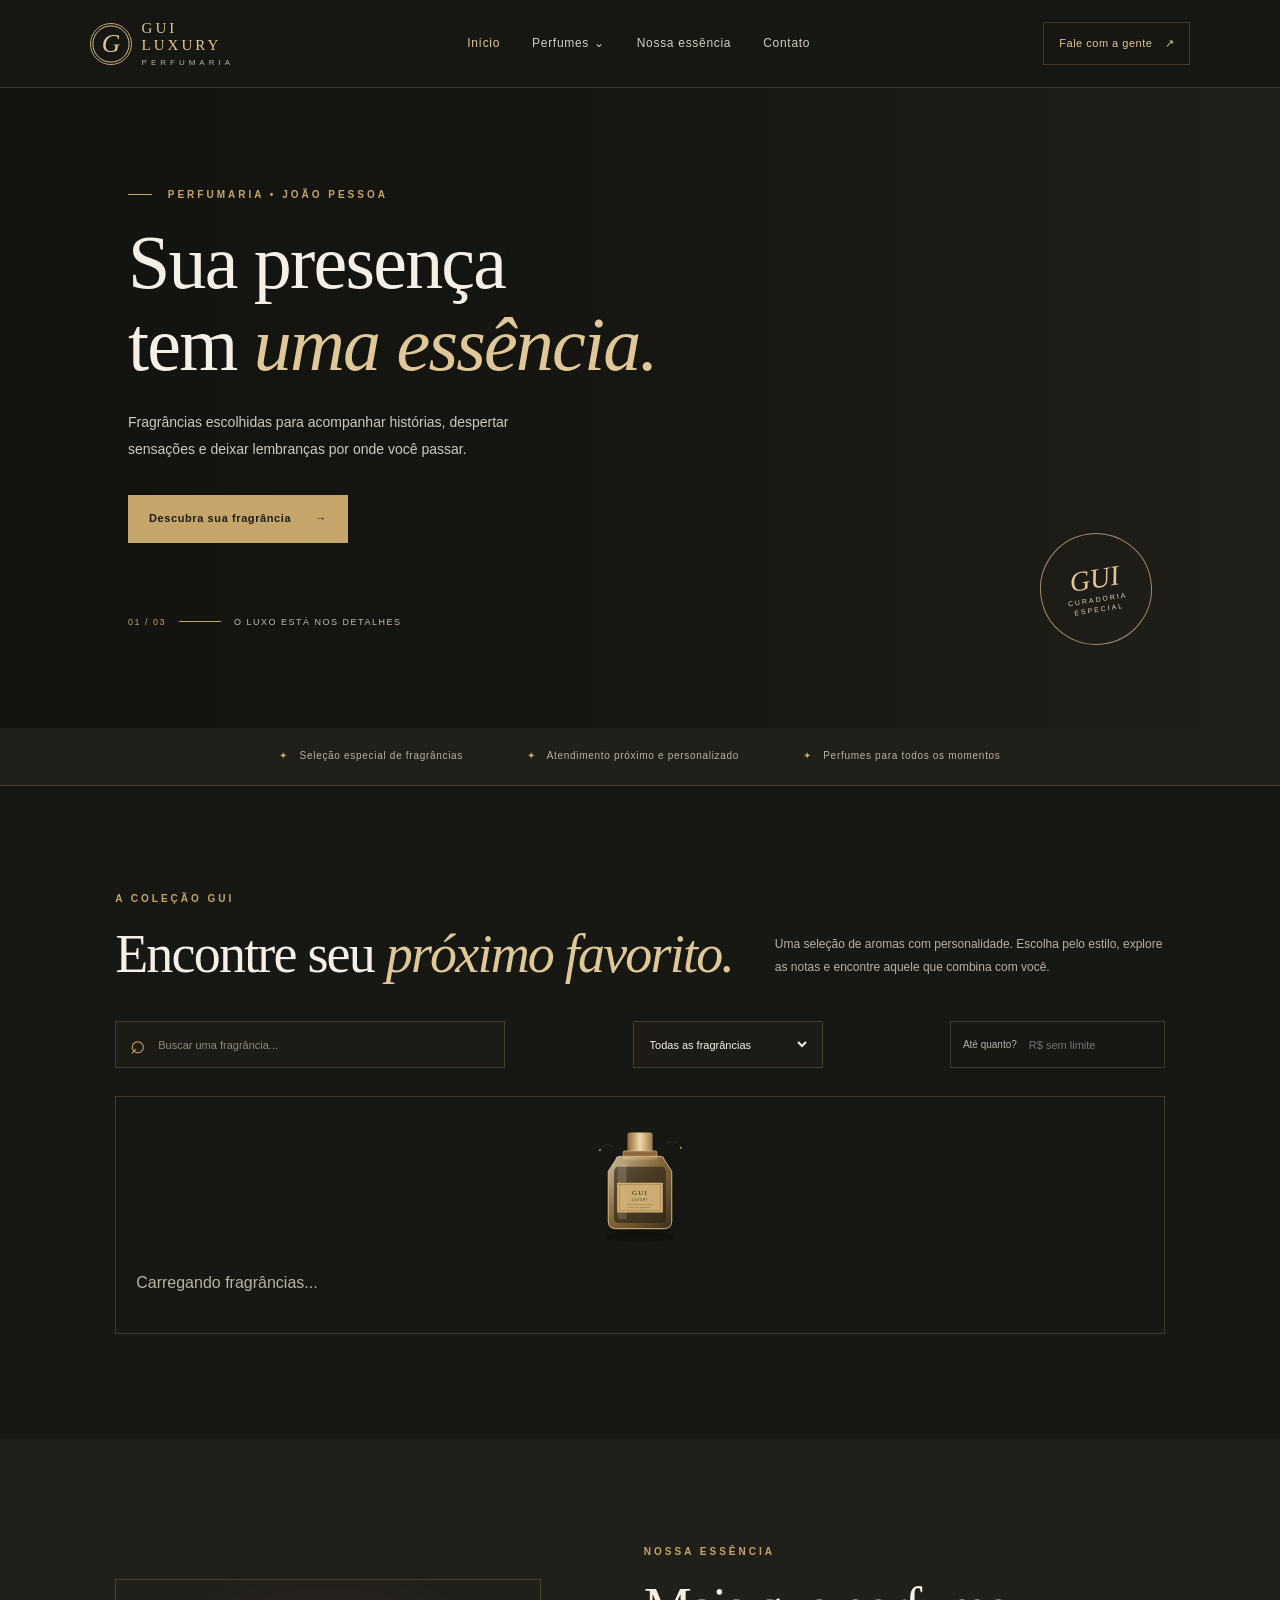
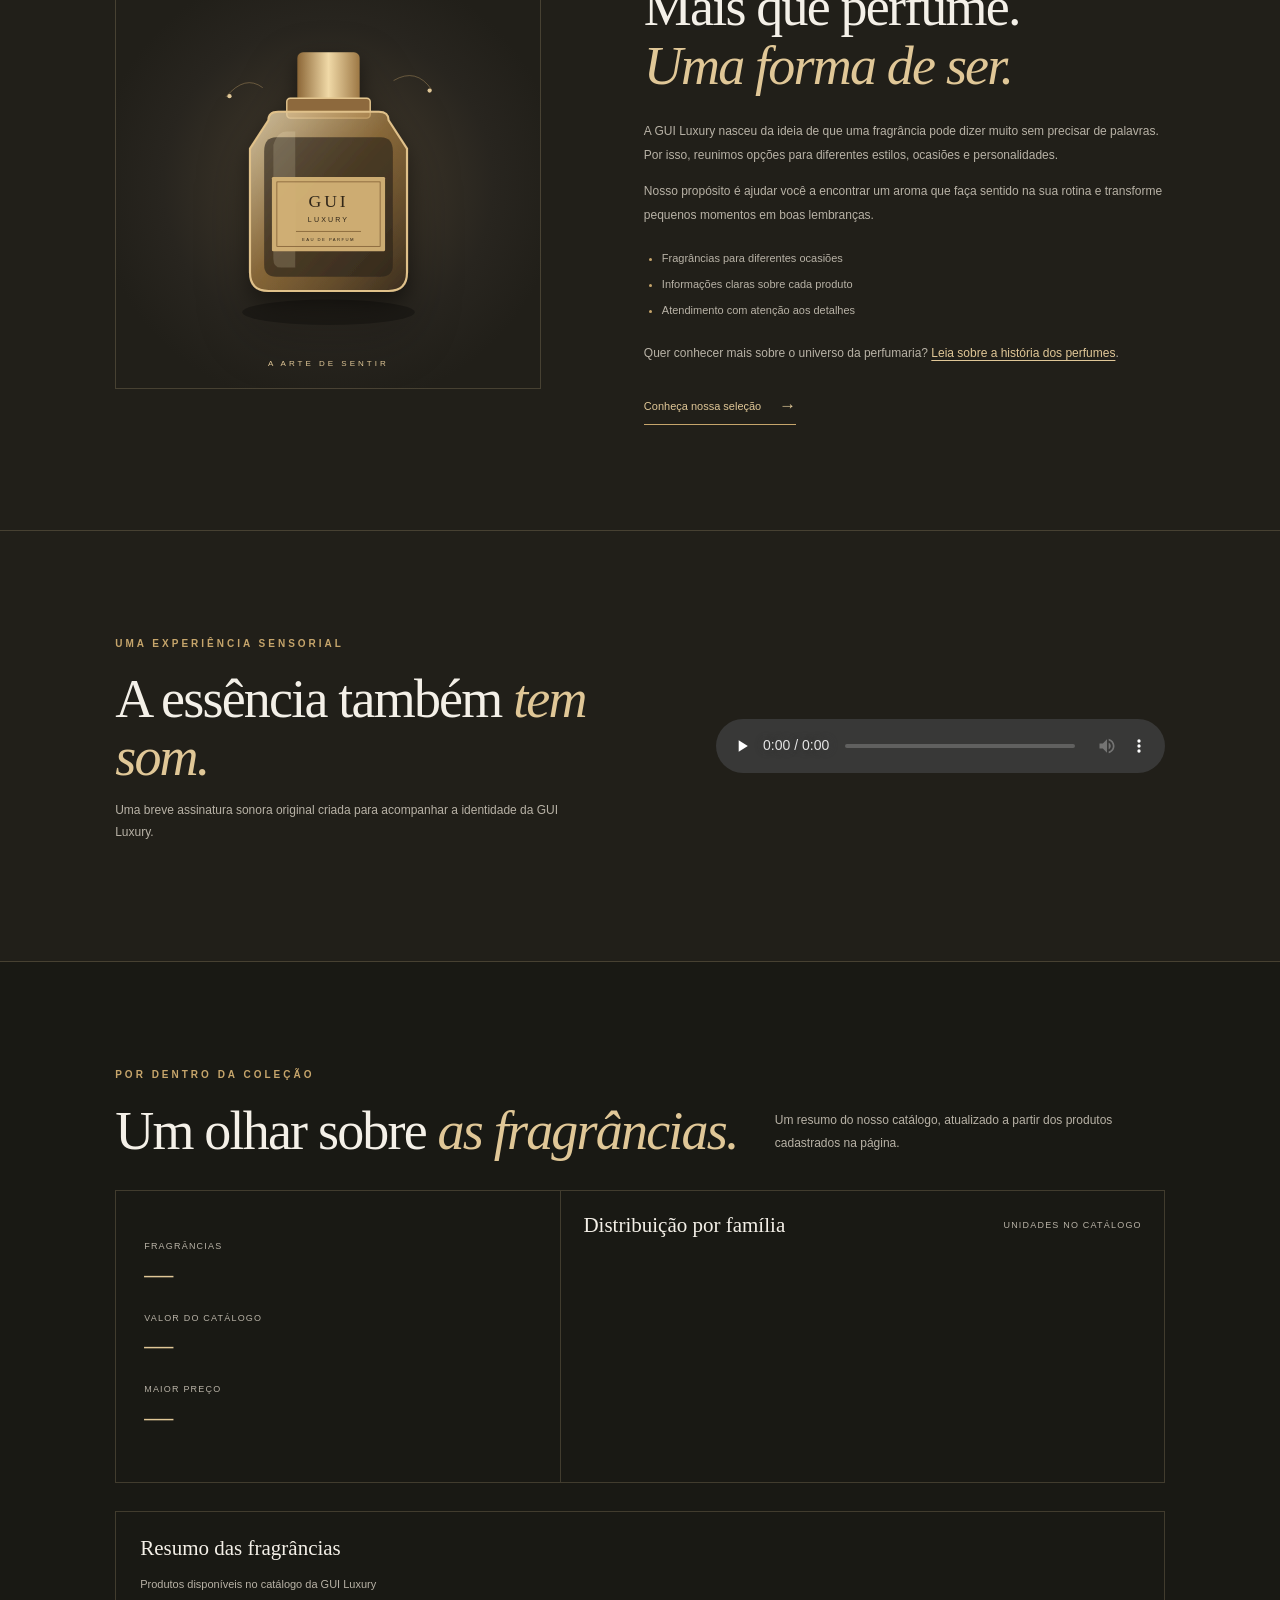
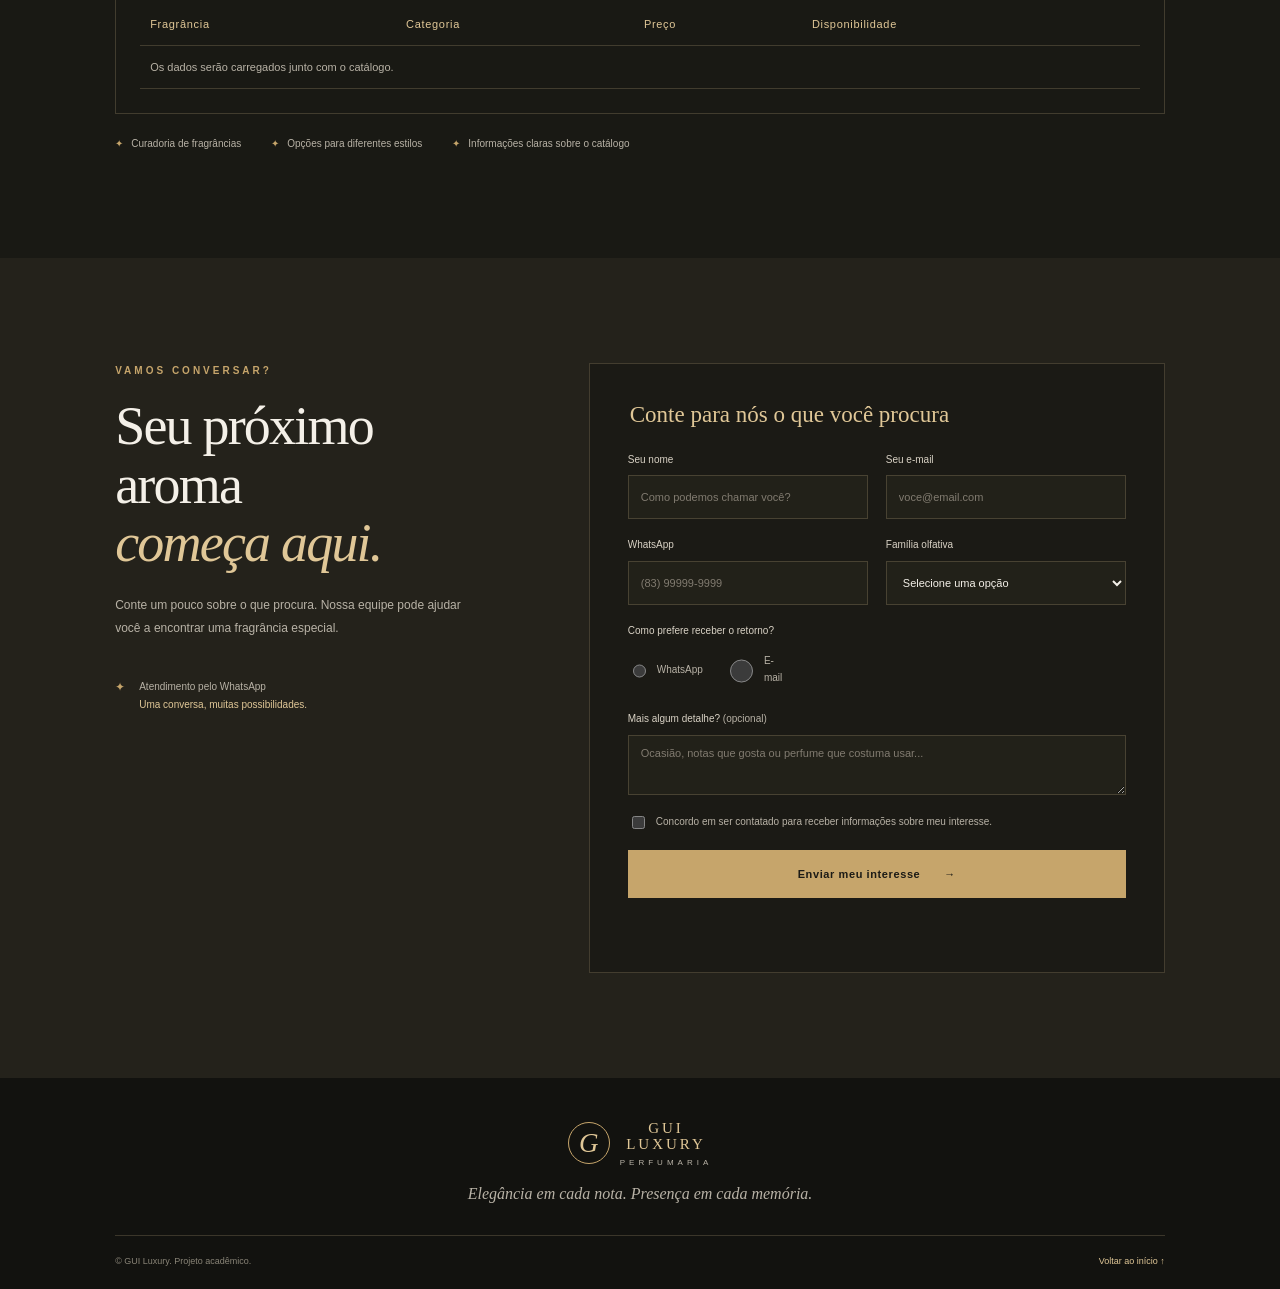
==== index.html @ 15233bc4 "fix: valida a assinatura sonora em MP3" ====
<!DOCTYPE html>
<html lang="pt-BR">
<head>
  <meta charset="UTF-8">
  <meta name="viewport" content="width=device-width, initial-scale=1.0">
  <meta name="description" content="GUI Luxury: uma seleção especial de fragrâncias para marcar presença em todos os momentos.">
  <meta name="theme-color" content="#171713">
  <title>GUI Luxury | Perfumaria</title>
  <link rel="preconnect" href="https://images.unsplash.com">
  <link rel="stylesheet" href="css/style.css">
  <script src="js/main.js" defer></script>
</head>
<body>
  <a class="atalho" href="#conteudo">Pular para o conteúdo</a>

  <header class="cabecalho" id="topo">
    <a class="marca" href="#inicio" aria-label="GUI Luxury, página inicial">
      <!-- SVG vetorial: o viewBox preserva a nitidez do símbolo em diferentes tamanhos. -->
      <svg class="marca-simbolo" viewBox="0 0 42 42" role="img" aria-label="Monograma da GUI Luxury"><circle cx="21" cy="21" r="19" fill="none" stroke="currentColor"/><text x="21" y="29" text-anchor="middle" fill="currentColor" font-family="Georgia,serif" font-size="27" font-style="italic">G</text></svg>
      <span class="marca-texto">GUI <strong>LUXURY</strong><small>PERFUMARIA</small></span>
    </a>

    <button class="menu-mobile" id="menuMobile" type="button" aria-label="Abrir menu" aria-expanded="false" aria-controls="menuPrincipal">
      <span></span><span></span><span></span>
    </button>

    <nav class="menu" id="menuPrincipal" aria-label="Navegação principal">
      <a class="link-menu ativo" href="#inicio">Início</a>
      <div class="menu-dropdown">
        <a class="link-menu" href="#produtos">Perfumes <span aria-hidden="true">⌄</span></a>
        <div class="dropdown-conteudo">
          <a href="#produtos" data-filtro-link="Feminino">Femininos</a>
          <a href="#produtos" data-filtro-link="Masculino">Masculinos</a>
          <a href="#produtos" data-filtro-link="Unissex">Unissex</a>
        </div>
      </div>
      <a class="link-menu" href="#sobre">Nossa essência</a>
      <a class="link-menu" href="#contato">Contato</a>
    </nav>

    <a class="cabecalho-cta" href="#contato">Fale com a gente <span aria-hidden="true">↗</span></a>
  </header>

  <main id="conteudo">
    <section class="hero" id="inicio" aria-labelledby="titulo-principal">
      <div class="hero-fundo" aria-hidden="true"></div>
      <div class="hero-conteudo">
        <p class="sobretitulo"><span></span> PERFUMARIA • JOÃO PESSOA</p>
        <h1 id="titulo-principal">Sua presença<br>tem <em>uma essência.</em></h1>
        <p class="hero-descricao">Fragrâncias escolhidas para acompanhar histórias, despertar sensações e deixar lembranças por onde você passar.</p>
        <a class="botao botao-dourado" href="#produtos">Descubra sua fragrância <span aria-hidden="true">→</span></a>
        <div class="hero-nota"><span>01 / 03</span><span class="linha-nota"></span><span>O luxo está nos detalhes</span></div>
      </div>
      <div class="hero-selo" aria-label="Curadoria especial">
        <span>GUI</span><small>CURADORIA<br>ESPECIAL</small>
      </div>
    </section>

    <section class="beneficios" aria-label="Diferenciais da loja">
      <p><span aria-hidden="true">✦</span> Seleção especial de fragrâncias</p>
      <p><span aria-hidden="true">✦</span> Atendimento próximo e personalizado</p>
      <p><span aria-hidden="true">✦</span> Perfumes para todos os momentos</p>
    </section>

    <section class="secao colecao" id="produtos" aria-labelledby="titulo-produtos">
      <div class="secao-cabecalho">
        <div>
          <p class="sobretitulo">A COLEÇÃO GUI</p>
          <h2 id="titulo-produtos">Encontre seu <em>próximo favorito.</em></h2>
        </div>
        <p class="texto-apoio">Uma seleção de aromas com personalidade. Escolha pelo estilo, explore as notas e encontre aquele que combina com você.</p>
      </div>

      <div class="filtros">
        <label class="campo-pesquisa" for="buscaProdutos">
          <span aria-hidden="true">⌕</span>
          <input id="buscaProdutos" type="search" placeholder="Buscar uma fragrância..." autocomplete="off">
        </label>
        <label class="filtro-categoria" for="filtroCategoria">
          <span class="sr-only">Filtrar por categoria</span>
          <select id="filtroCategoria">
            <option value="Todos">Todas as fragrâncias</option>
            <option value="Feminino">Femininos</option>
            <option value="Masculino">Masculinos</option>
            <option value="Unissex">Unissex</option>
          </select>
        </label>
        <label class="filtro-preco" for="precoMaximo">Até quanto? <input id="precoMaximo" type="number" min="0" step="0.01" inputmode="decimal" placeholder="R$ sem limite"></label>
      </div>

      <div class="grade-produtos" id="gradeProdutos" aria-live="polite">
        <article class="produto-esqueleto"><img src="assets/images/perfume-ilustracao.svg" alt="Ilustração de um frasco de perfume"><p>Carregando fragrâncias...</p></article>
      </div>
      <p class="sem-resultados" id="semResultados" hidden>Nenhuma fragrância encontrada. Tente outro nome ou categoria.</p>
    </section>

    <section class="secao manifesto" id="sobre" aria-labelledby="titulo-sobre">
      <div class="manifesto-imagem">
        <img src="assets/images/perfume-ilustracao.svg" alt="Ilustração dourada de um frasco de perfume da GUI Luxury">
        <span class="imagem-legenda">A ARTE DE SENTIR</span>
      </div>
      <div class="manifesto-texto">
        <p class="sobretitulo">NOSSA ESSÊNCIA</p>
        <h2 id="titulo-sobre">Mais que perfume.<br><em>Uma forma de ser.</em></h2>
        <p>A GUI Luxury nasceu da ideia de que uma fragrância pode dizer muito sem precisar de palavras. Por isso, reunimos opções para diferentes estilos, ocasiões e personalidades.</p>
        <p>Nosso propósito é ajudar você a encontrar um aroma que faça sentido na sua rotina e transforme pequenos momentos em boas lembranças.</p>
        <ul class="valores-marca"><li>Fragrâncias para diferentes ocasiões</li><li>Informações claras sobre cada produto</li><li>Atendimento com atenção aos detalhes</li></ul>
        <p class="fonte-externa">Quer conhecer mais sobre o universo da perfumaria? <a href="https://pt.wikipedia.org/wiki/Perfume" target="_blank" rel="noopener noreferrer">Leia sobre a história dos perfumes</a>.</p>
        <a class="link-seta" href="#contato">Conheça nossa seleção <span aria-hidden="true">→</span></a>
      </div>
    </section>

    <section class="secao audio-marca" aria-labelledby="titulo-audio">
      <div class="audio-texto">
        <p class="sobretitulo">UMA EXPERIÊNCIA SENSORIAL</p>
        <h2 id="titulo-audio">A essência também <em>tem som.</em></h2>
        <p>Uma breve assinatura sonora original criada para acompanhar a identidade da GUI Luxury.</p>
      </div>
      <!-- preload="none" evita baixar o áudio antes de a pessoa decidir ouvi-lo. MP3 vem primeiro pela ampla compatibilidade; OGG é a alternativa. -->
      <audio controls preload="none" aria-label="Assinatura sonora original da GUI Luxury">
        <source src="[data-uri]" type="audio/mpeg">
        <source src="[data-uri]" type="audio/ogg; codecs=vorbis">
        Seu navegador não oferece suporte ao elemento de áudio. A assinatura sonora da GUI Luxury está disponível em MP3 e OGG.
      </audio>
    </section>

    <section class="secao analise" aria-labelledby="titulo-analise">
      <div class="analise-cabecalho">
        <div>
          <p class="sobretitulo">POR DENTRO DA COLEÇÃO</p>
          <h2 id="titulo-analise">Um olhar sobre <em>as fragrâncias.</em></h2>
        </div>
        <p class="texto-apoio">Um resumo do nosso catálogo, atualizado a partir dos produtos cadastrados na página.</p>
      </div>
      <div class="painel-analise">
        <div class="indicadores" id="indicadores" aria-live="polite">
          <div><span>Fragrâncias</span><strong id="totalProdutos">—</strong></div>
          <div><span>Valor do catálogo</span><strong id="valorCatalogo">—</strong></div>
          <div><span>Maior preço</span><strong id="produtoDestaque">—</strong></div>
        </div>
        <div class="grafico-area">
          <div class="grafico-titulo">
            <h3>Distribuição por família</h3>
            <span>UNIDADES NO CATÁLOGO</span>
          </div>
          <canvas id="graficoCatalogo" width="640" height="260">
            Gráfico com a quantidade de fragrâncias por categoria. Os dados também estão apresentados na tabela abaixo.
          </canvas>
        </div>
      </div>
      <div class="tabela-area">
        <h3>Resumo das fragrâncias</h3>
        <div class="tabela-rolagem">
          <table>
            <caption>Produtos disponíveis no catálogo da GUI Luxury</caption>
            <thead><tr><th scope="col">Fragrância</th><th scope="col">Categoria</th><th scope="col">Preço</th><th scope="col">Disponibilidade</th></tr></thead>
            <tbody id="tabelaProdutos">
              <tr><td colspan="4">Os dados serão carregados junto com o catálogo.</td></tr>
            </tbody>
          </table>
        </div>
      </div>
      <ul class="notas-colecao">
        <li>Curadoria de fragrâncias</li>
        <li>Opções para diferentes estilos</li>
        <li>Informações claras sobre o catálogo</li>
      </ul>
    </section>

    <section class="secao contato" id="contato" aria-labelledby="titulo-contato">
      <div class="contato-intro">
        <p class="sobretitulo">VAMOS CONVERSAR?</p>
        <h2 id="titulo-contato">Seu próximo aroma<br><em>começa aqui.</em></h2>
        <p>Conte um pouco sobre o que procura. Nossa equipe pode ajudar você a encontrar uma fragrância especial.</p>
        <div class="contato-detalhe"><span aria-hidden="true">✦</span><span>Atendimento pelo WhatsApp<br><strong>Uma conversa, muitas possibilidades.</strong></span></div>
      </div>

      <form class="formulario" id="formContato">
        <fieldset>
          <legend>Conte para nós o que você procura</legend>
          <div class="campos-formulario">
            <div class="campo">
              <label for="nome">Seu nome</label>
              <input id="nome" name="nome" type="text" minlength="3" maxlength="70" autocomplete="name" placeholder="Como podemos chamar você?" required>
            </div>
            <div class="campo">
              <label for="email">Seu e-mail</label>
              <input id="email" name="email" type="email" autocomplete="email" placeholder="voce@email.com" required>
            </div>
            <div class="campo">
              <label for="telefone">WhatsApp</label>
              <input id="telefone" name="telefone" type="tel" inputmode="tel" pattern="[0-9() +.-]{8,20}" autocomplete="tel" placeholder="(83) 99999-9999" required>
            </div>
            <div class="campo">
              <label for="familia">Família olfativa</label>
              <select id="familia" name="familia" required>
                <option value="">Selecione uma opção</option>
                <option>Floral</option><option>Amadeirada</option><option>Oriental</option><option>Cítrica</option><option>Fresca</option><option>Ainda não sei</option>
              </select>
            </div>
            <div class="campo campo-largo">
              <span class="rotulo-campo">Como prefere receber o retorno?</span>
              <div class="opcoes-radio">
                <label><input type="radio" name="preferencia" value="WhatsApp" required> WhatsApp</label>
                <label><input type="radio" name="preferencia" value="E-mail"> E-mail</label>
              </div>
            </div>
            <div class="campo campo-largo">
              <label for="mensagem">Mais algum detalhe? <span>(opcional)</span></label>
              <textarea id="mensagem" name="mensagem" rows="3" maxlength="300" placeholder="Ocasião, notas que gosta ou perfume que costuma usar..."></textarea>
            </div>
            <label class="consentimento campo-largo"><input type="checkbox" name="consentimento" required> Concordo em ser contatado para receber informações sobre meu interesse.</label>
            <button class="botao botao-dourado campo-largo" type="submit">Enviar meu interesse <span aria-hidden="true">→</span></button>
            <p class="feedback campo-largo" id="feedbackFormulario" role="status" aria-live="polite"></p>
          </div>
        </fieldset>
      </form>
    </section>
  </main>

  <footer class="rodape">
    <a class="marca marca-rodape" href="#topo" aria-label="GUI Luxury, voltar ao início">
      <span class="marca-simbolo" aria-hidden="true">G</span>
      <span class="marca-texto">GUI <strong>LUXURY</strong><small>PERFUMARIA</small></span>
    </a>
    <p>Elegância em cada nota. Presença em cada memória.</p>
    <div class="rodape-final"><span>© <span id="ano"></span> GUI Luxury. Projeto acadêmico.</span><a href="#topo">Voltar ao início ↑</a></div>
  </footer>
</body>
</html>
---- css/style.css ----
/* GUI Luxury — estilos principais */
:root {
  --fundo: #171713;
  --fundo-claro: #201f19;
  --fundo-card: #24231d;
  --dourado: #c6a56b;
  --dourado-claro: #e0c797;
  --texto: #f4f0e8;
  --texto-suave: #b8b2a6;
  --borda: rgba(224, 199, 151, .2);
  --serifada: Georgia, "Times New Roman", serif;
  --sans: Arial, Helvetica, sans-serif;
  color-scheme: dark;
}

* { box-sizing: border-box; }
html { scroll-behavior: smooth; scroll-padding-top: 100px; }
body { margin: 0; background: var(--fundo); color: var(--texto); font-family: var(--sans); line-height: 1.65; }
body, button, input, select, textarea { font-family: var(--sans); }
a { color: inherit; text-decoration: none; }
button, input, select, textarea { font-size: inherit; }
button, a, input, select, textarea { -webkit-tap-highlight-color: transparent; }
img { display: block; max-width: 100%; }
[hidden] { display: none !important; }
.sr-only { position: absolute; width: 1px; height: 1px; padding: 0; margin: -1px; overflow: hidden; clip: rect(0,0,0,0); white-space: nowrap; border: 0; }
.atalho { position: absolute; top: -60px; left: 16px; z-index: 1000; padding: 10px 16px; background: var(--dourado); color: #171713; }
.atalho:focus { top: 12px; }
:focus-visible { outline: 2px solid var(--dourado-claro); outline-offset: 4px; }

.cabecalho { position: sticky; top: 0; z-index: 20; min-height: 88px; padding: 15px clamp(22px, 7vw, 108px); display: flex; align-items: center; justify-content: space-between; gap: 28px; background: rgba(23, 23, 19, .96); border-bottom: 1px solid var(--borda); backdrop-filter: blur(14px); }
.marca { display: inline-flex; align-items: center; gap: 10px; flex-shrink: 0; }
.marca-simbolo { width: 42px; height: 42px; display: grid; place-items: center; border: 1px solid var(--dourado); border-radius: 50%; color: var(--dourado-claro); font: italic 27px var(--serifada); }
.marca-texto { display: flex; flex-direction: column; color: var(--dourado-claro); font: 15px var(--serifada); letter-spacing: 3px; line-height: 1.1; }
.marca-texto strong { font-weight: 400; }
.marca-texto small { margin-top: 5px; color: var(--texto-suave); font: 8px var(--sans); letter-spacing: 4px; }
.menu { display: flex; align-items: center; gap: clamp(16px, 2.5vw, 38px); }
.link-menu { display: inline-flex; align-items: center; gap: 5px; padding: 12px 0; color: #d4cfc4; font-size: 12px; letter-spacing: .7px; transition: color .2s ease; }
.link-menu:hover, .link-menu.ativo { color: var(--dourado-claro); }
.menu-dropdown { position: relative; }
.dropdown-conteudo { position: absolute; top: 100%; left: -16px; min-width: 175px; display: grid; padding: 10px; background: #222119; border: 1px solid var(--borda); opacity: 0; visibility: hidden; transform: translateY(8px); transition: opacity .2s ease, transform .2s ease, visibility .2s; }
.menu-dropdown:hover .dropdown-conteudo, .menu-dropdown:focus-within .dropdown-conteudo { opacity: 1; visibility: visible; transform: translateY(0); }
.dropdown-conteudo a { padding: 9px 10px; color: var(--texto-suave); font-size: 12px; }
.dropdown-conteudo a:hover { color: var(--dourado-claro); background: rgba(255,255,255,.04); }
.cabecalho-cta { padding: 11px 15px; border: 1px solid var(--borda); color: var(--dourado-claro); font-size: 11px; letter-spacing: .5px; }
.cabecalho-cta span { margin-left: 9px; }
.menu-mobile { display: none; width: 42px; height: 42px; padding: 10px; border: 1px solid var(--borda); background: transparent; cursor: pointer; }
.menu-mobile span { display: block; height: 1px; margin: 5px 0; background: var(--dourado-claro); }

.hero { position: relative; min-height: 640px; display: flex; align-items: center; overflow: hidden; padding: 85px clamp(24px, 10vw, 155px); background: #24221b; isolation: isolate; }
.hero-fundo { position: absolute; inset: 0; z-index: -1; background: linear-gradient(90deg, rgba(18,18,15,.97) 0%, rgba(18,18,15,.83) 42%, rgba(18,18,15,.22) 100%), url("https://images.unsplash.com/photo-1592945403244-b3fbafd7f539?auto=format&fit=crop&w=1800&q=85") center 45% / cover; }
.hero-conteudo { max-width: 610px; }
.sobretitulo { margin: 0 0 18px; color: var(--dourado); font-size: 10px; font-weight: 700; letter-spacing: 3px; }
.sobretitulo span { display: inline-block; width: 24px; height: 1px; margin: 0 10px 3px 0; background: var(--dourado); }
.hero h1, .secao h2 { margin: 0; font: 400 clamp(42px, 6vw, 76px)/1.08 var(--serifada); letter-spacing: -1.8px; }
h1 em, h2 em { color: var(--dourado-claro); font-weight: 400; }
.hero-descricao { max-width: 450px; margin: 24px 0 32px; color: #d0cbc0; font-size: 14px; line-height: 1.9; }
.botao { min-height: 48px; display: inline-flex; align-items: center; justify-content: center; gap: 24px; padding: 13px 20px; border: 1px solid transparent; cursor: pointer; font-size: 11px; font-weight: 700; letter-spacing: .6px; transition: background .2s ease, color .2s ease, border-color .2s ease; }
.botao-dourado { background: var(--dourado); color: #1c1b16; }
.botao-dourado:hover { border-color: var(--dourado); background: transparent; color: var(--dourado-claro); }
.hero-nota { display: flex; align-items: center; gap: 13px; margin-top: 72px; color: #c2bcae; font-size: 9px; letter-spacing: 1.5px; text-transform: uppercase; }
.hero-nota span:first-child { color: var(--dourado); }
.linha-nota { width: 42px; height: 1px; background: var(--dourado); }
.hero-selo { position: absolute; right: 10%; bottom: 13%; width: 112px; height: 112px; display: grid; place-content: center; border: 1px solid rgba(224,199,151,.65); border-radius: 50%; text-align: center; transform: rotate(-9deg); }
.hero-selo span { color: var(--dourado-claro); font: italic 28px var(--serifada); }
.hero-selo small { color: #ddd2bd; font-size: 7px; letter-spacing: 2px; line-height: 1.5; }

.beneficios { display: flex; justify-content: center; flex-wrap: wrap; gap: 18px clamp(25px, 5vw, 78px); padding: 20px; background: #211f19; border-bottom: 1px solid var(--borda); }
.beneficios p { margin: 0; color: var(--texto-suave); font-size: 10px; letter-spacing: .7px; }
.beneficios span { margin-right: 8px; color: var(--dourado); }

.secao { padding: 105px clamp(24px, 9vw, 138px); }
.secao-cabecalho, .analise-cabecalho { display: flex; align-items: end; justify-content: space-between; gap: 35px; margin-bottom: 38px; }
.secao h2 { font-size: clamp(34px, 4.4vw, 54px); }
.texto-apoio { max-width: 390px; margin: 0 0 5px; color: var(--texto-suave); font-size: 12px; line-height: 1.9; }
.filtros { display: flex; justify-content: space-between; gap: 15px; margin-bottom: 28px; }
.campo-pesquisa { width: min(100%, 390px); display: flex; align-items: center; gap: 10px; padding: 0 14px; border: 1px solid var(--borda); background: #1c1b16; color: var(--dourado); }
.campo-pesquisa span { font: 26px var(--serifada); }
.campo-pesquisa input, .filtro-categoria select { width: 100%; min-height: 45px; border: 0; outline: 0; background: transparent; color: var(--texto); font-size: 11px; }
.campo-pesquisa input::placeholder { color: #8f8a7e; }
.filtro-categoria { min-width: 190px; padding: 0 12px; border: 1px solid var(--borda); background: #1c1b16; }
.filtro-categoria select option, .campo select option { background: #201f19; }
.grade-produtos { display: grid; grid-template-columns: repeat(auto-fit, minmax(min(100%, 235px), 1fr)); gap: 22px; }
.produto { min-width: 0; overflow: hidden; background: var(--fundo-card); border: 1px solid rgba(224,199,151,.12); transition: border-color .25s ease, transform .25s ease; }
.produto:nth-child(2) { border-color: rgba(224,199,151,.38); }
.produto:hover { border-color: var(--dourado); /* transform evita recalcular o tamanho dos cards durante o hover. */ transform: translateY(-5px); }
.produto-imagem { position: relative; height: 260px; display: grid; place-items: center; overflow: hidden; background: radial-gradient(circle at 50% 45%, #4a4030 0%, #28251e 43%, #201f19 75%); }
.produto-imagem img { width: 100%; height: 100%; object-fit: cover; opacity: .88; transition: transform .35s ease; }
.produto:hover .produto-imagem img { transform: scale(1.035); }
.produto-etiqueta { position: absolute; top: 14px; left: 14px; padding: 5px 9px; background: rgba(20,20,17,.82); color: var(--dourado-claro); font-size: 8px; letter-spacing: 1.3px; text-transform: uppercase; }
.produto-info { padding: 20px; }
.produto-categoria { margin: 0 0 7px; color: var(--dourado); font-size: 9px; letter-spacing: 1.7px; text-transform: uppercase; }
.produto-info h3 { margin: 0; font: 24px var(--serifada); font-weight: 400; }
.produto-descricao { min-height: 42px; margin: 9px 0 18px; color: var(--texto-suave); font-size: 11px; line-height: 1.7; }
.produto-rodape { display: flex; align-items: center; justify-content: space-between; gap: 10px; padding-top: 14px; border-top: 1px solid var(--borda); }
.produto-preco { color: var(--dourado-claro); font: 20px var(--serifada); }
.produto-estoque { color: #aaa393; font-size: 9px; }
.produto-acoes { margin-top: 15px; }
.produto-acoes button { width: 100%; min-height: 39px; border: 1px solid var(--borda); background: transparent; color: var(--dourado-claro); cursor: pointer; font-size: 10px; letter-spacing: .7px; }
.produto-acoes button:hover { background: var(--dourado); color: #171713; }
.sem-resultados { margin: 28px 0 0; color: var(--dourado-claro); text-align: center; font-size: 13px; }
.produto-esqueleto { padding: 20px; border: 1px solid var(--borda); color: var(--texto-suave); }
.produto-esqueleto img { width: 120px; margin: auto; }

.manifesto { display: grid; grid-template-columns: minmax(250px, .9fr) minmax(300px, 1.1fr); align-items: center; gap: clamp(45px, 8vw, 120px); background: #211f19; }
.manifesto-imagem { position: relative; min-height: 410px; display: grid; place-items: center; overflow: hidden; background: radial-gradient(ellipse at center, #4a4030, #28251f 55%, #211f19 78%); border: 1px solid var(--borda); }
.manifesto-imagem img { width: min(70%, 330px); filter: drop-shadow(0 22px 25px rgba(0,0,0,.35)); }
.imagem-legenda { position: absolute; bottom: 18px; color: var(--dourado-claro); font-size: 8px; letter-spacing: 3px; }
.manifesto-texto h2 { margin-bottom: 24px; }
.manifesto-texto > p:not(.sobretitulo) { color: var(--texto-suave); font-size: 12px; line-height: 2; }
.link-seta { display: inline-flex; gap: 18px; margin-top: 20px; padding-bottom: 8px; border-bottom: 1px solid var(--dourado); color: var(--dourado-claro); font-size: 11px; }
.link-seta span { font-size: 17px; line-height: 1; }

.analise { background: #191914; }
.analise-cabecalho { margin-bottom: 30px; }
.painel-analise { display: grid; grid-template-columns: .85fr 1.15fr; border: 1px solid var(--borda); }
.indicadores { display: grid; align-content: center; gap: 20px; padding: 28px; border-right: 1px solid var(--borda); }
.indicadores div { display: flex; flex-direction: column; gap: 4px; }
.indicadores span, .grafico-titulo span { color: var(--texto-suave); font-size: 9px; letter-spacing: 1.2px; text-transform: uppercase; }
.indicadores strong { color: var(--dourado-claro); font: 29px var(--serifada); font-weight: 400; }
.grafico-area { min-width: 0; padding: 22px; }
.grafico-titulo { display: flex; align-items: center; justify-content: space-between; gap: 12px; }
.grafico-titulo h3, .tabela-area h3 { margin: 0; font: 21px var(--serifada); font-weight: 400; }
#graficoCatalogo { width: 100%; height: 210px; display: block; margin-top: 12px; }
.tabela-area { margin-top: 28px; padding: 24px; border: 1px solid var(--borda); }
.tabela-rolagem { overflow-x: auto; }
table { width: 100%; margin-top: 14px; border-collapse: collapse; text-align: left; font-size: 11px; }
caption { padding: 0 0 10px; color: var(--texto-suave); text-align: left; }
th, td { padding: 12px 10px; border-bottom: 1px solid var(--borda); }
th { color: var(--dourado-claro); font-weight: 400; letter-spacing: .7px; }
td { color: var(--texto-suave); }
.notas-colecao { display: flex; flex-wrap: wrap; gap: 12px 30px; margin: 22px 0 0; padding: 0; list-style: none; }
.notas-colecao li { color: var(--texto-suave); font-size: 10px; }
.notas-colecao li::before { content: "✦"; margin-right: 8px; color: var(--dourado); }

.contato { display: grid; grid-template-columns: .8fr 1.2fr; gap: clamp(35px, 7vw, 100px); background: #24221b; }
.contato-intro h2 { margin-bottom: 22px; }
.contato-intro > p:not(.sobretitulo) { max-width: 360px; color: var(--texto-suave); font-size: 12px; line-height: 1.9; }
.contato-detalhe { display: flex; gap: 14px; margin-top: 38px; color: var(--dourado); font-size: 12px; }
.contato-detalhe span:last-child { color: var(--texto-suave); font-size: 10px; line-height: 1.8; }
.contato-detalhe strong { color: var(--dourado-claro); font-weight: 400; }
.formulario { padding: clamp(20px, 3vw, 38px); background: #1b1a15; border: 1px solid var(--borda); }
.formulario fieldset { margin: 0; padding: 0; border: 0; }
.formulario legend { margin-bottom: 24px; color: var(--dourado-claro); font: 23px var(--serifada); }
.campos-formulario { display: grid; grid-template-columns: 1fr 1fr; gap: 18px; }
.campo { display: flex; flex-direction: column; gap: 7px; }
.campo label, .rotulo-campo { color: #d9d2c5; font-size: 10px; }
.campo label span { color: var(--texto-suave); }
.campo input, .campo select, .campo textarea { width: 100%; min-height: 44px; padding: 11px 12px; border: 1px solid rgba(224,199,151,.2); border-radius: 0; background: #222119; color: var(--texto); font-size: 11px; }
.campo textarea { resize: vertical; }
.campo input::placeholder, .campo textarea::placeholder { color: #817b70; }
.campo input:focus, .campo select:focus, .campo textarea:focus { border-color: var(--dourado); outline: 1px solid var(--dourado); }
.campo-largo { grid-column: 1 / -1; }
.opcoes-radio { display: flex; gap: 22px; }
.opcoes-radio label, .consentimento { display: flex; align-items: center; gap: 8px; color: var(--texto-suave); font-size: 10px; }
input[type="radio"], input[type="checkbox"] { accent-color: var(--dourado); }
.formulario button { width: 100%; }
.feedback { min-height: 18px; margin: 0; color: var(--dourado-claro); font-size: 11px; }

.rodape { padding: 42px clamp(24px, 9vw, 138px) 20px; background: #12120f; text-align: center; }
.marca-rodape { justify-content: center; }
.rodape > p { margin: 18px 0 32px; color: var(--texto-suave); font: italic 16px var(--serifada); }
.rodape-final { display: flex; justify-content: space-between; gap: 15px; padding-top: 18px; border-top: 1px solid var(--borda); color: #898477; font-size: 9px; }
.rodape-final a { color: var(--dourado-claro); }

@media (max-width: 980px) {
  .cabecalho { gap: 15px; padding-inline: 4vw; }
  .menu { gap: 17px; }
  .cabecalho-cta { display: none; }
  .secao { padding-inline: 6vw; }
  .hero { padding-inline: 8vw; }
}
@media (max-width: 720px) {
  html { scroll-padding-top: 78px; }
  .cabecalho { min-height: 76px; padding: 12px 22px; }
  .menu-mobile { display: block; order: 2; }
  .menu { position: absolute; top: 100%; left: 0; right: 0; display: none; align-items: stretch; gap: 0; padding: 12px 22px 20px; background: #171713; border-bottom: 1px solid var(--borda); }
  .menu.aberto { display: flex; flex-direction: column; }
  .link-menu { width: 100%; padding: 11px 0; }
  .menu-dropdown { width: 100%; }
  .dropdown-conteudo { position: static; display: none; padding: 4px 12px; opacity: 1; visibility: visible; transform: none; border: 0; border-left: 1px solid var(--borda); }
  .menu-dropdown:hover .dropdown-conteudo, .menu-dropdown:focus-within .dropdown-conteudo { display: grid; }
  .hero { min-height: 570px; padding: 70px 25px; }
  .hero-fundo { background-position: 58% center; }
  .hero-selo { right: 7%; bottom: 7%; width: 82px; height: 82px; }
  .hero-selo span { font-size: 21px; }
  .hero-selo small { font-size: 6px; }
  .hero-nota { margin-top: 50px; }
  .beneficios { justify-content: flex-start; padding-inline: 25px; }
  .secao { padding: 72px 24px; }
  .secao-cabecalho, .analise-cabecalho { display: block; }
  .texto-apoio { margin-top: 18px; }
  .filtros { flex-direction: column; }
  .campo-pesquisa, .filtro-categoria { width: 100%; }
  .manifesto, .contato { grid-template-columns: 1fr; }
  .manifesto-imagem { min-height: 310px; }
  .painel-analise { grid-template-columns: 1fr; }
  .indicadores { grid-template-columns: repeat(3, 1fr); gap: 12px; border-right: 0; border-bottom: 1px solid var(--borda); }
  .indicadores strong { font-size: 22px; }
  .indicadores span { font-size: 8px; }
  .grafico-area { padding: 18px 12px; }
}
@media (max-width: 460px) {
  .hero h1 { font-size: 43px; }
  .campos-formulario { grid-template-columns: 1fr; }
  .campo-largo { grid-column: auto; }
  .indicadores { grid-template-columns: 1fr; }
  .rodape-final { flex-direction: column; align-items: center; }
  .produto-imagem { height: 230px; }
}
@media (prefers-reduced-motion: reduce) {
  *, *::before, *::after { scroll-behavior: auto !important; transition-duration: .01ms !important; animation-duration: .01ms !important; animation-iteration-count: 1 !important; }
}

/* Complementos do filtro numérico e da lista institucional. */
.filtro-preco { display: flex; align-items: center; gap: 10px; min-height: 45px; padding: 0 12px; border: 1px solid var(--borda); color: var(--texto-suave); font-size: 10px; white-space: nowrap; }
.filtro-preco input { width: 125px; min-height: 38px; border: 0; outline: 0; background: transparent; color: var(--texto); font-size: 11px; }
.valores-marca { display: grid; gap: 8px; margin: 22px 0; padding-left: 18px; color: var(--texto-suave); font-size: 11px; }
.valores-marca li::marker { color: var(--dourado); }
.fonte-externa { color: var(--texto-suave); font-size: 11px; line-height: 1.8; }
.fonte-externa a { color: var(--dourado-claro); text-decoration: underline; text-underline-offset: 3px; }
@media (max-width: 720px) { .filtro-preco { width: 100%; justify-content: space-between; } }


/* Assinatura sonora: controles nativos mantêm acessibilidade por teclado. */
.audio-marca { display: grid; grid-template-columns: minmax(0, 1fr) minmax(260px, .8fr); align-items: center; gap: 40px; background: #211f19; border-top: 1px solid var(--borda); border-bottom: 1px solid var(--borda); }
.audio-texto h2 { margin: 0; font: 400 clamp(34px, 4.4vw, 54px)/1.08 var(--serifada); }
.audio-texto > p:last-child { max-width: 460px; color: var(--texto-suave); font-size: 12px; line-height: 1.9; }
.audio-marca audio { width: 100%; accent-color: var(--dourado); }
@media (max-width: 720px) { .audio-marca { grid-template-columns: 1fr; gap: 22px; } }
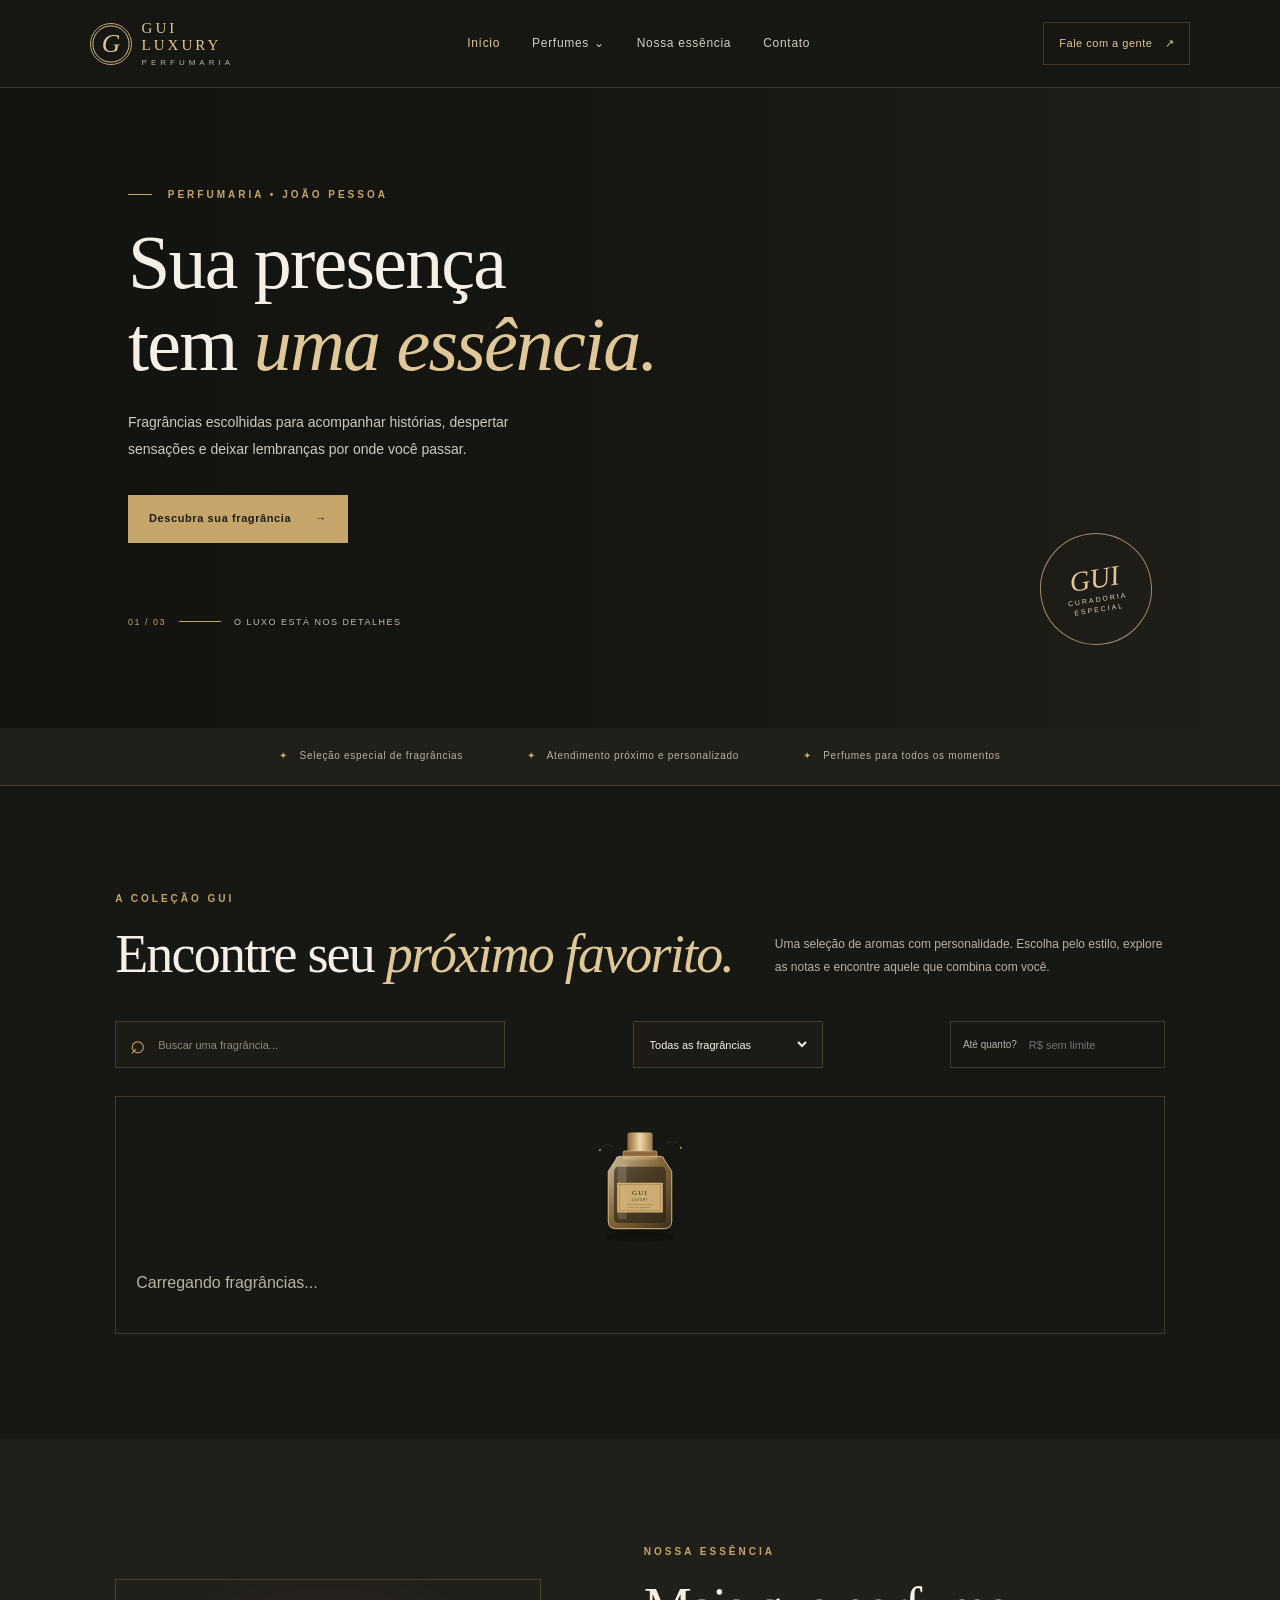
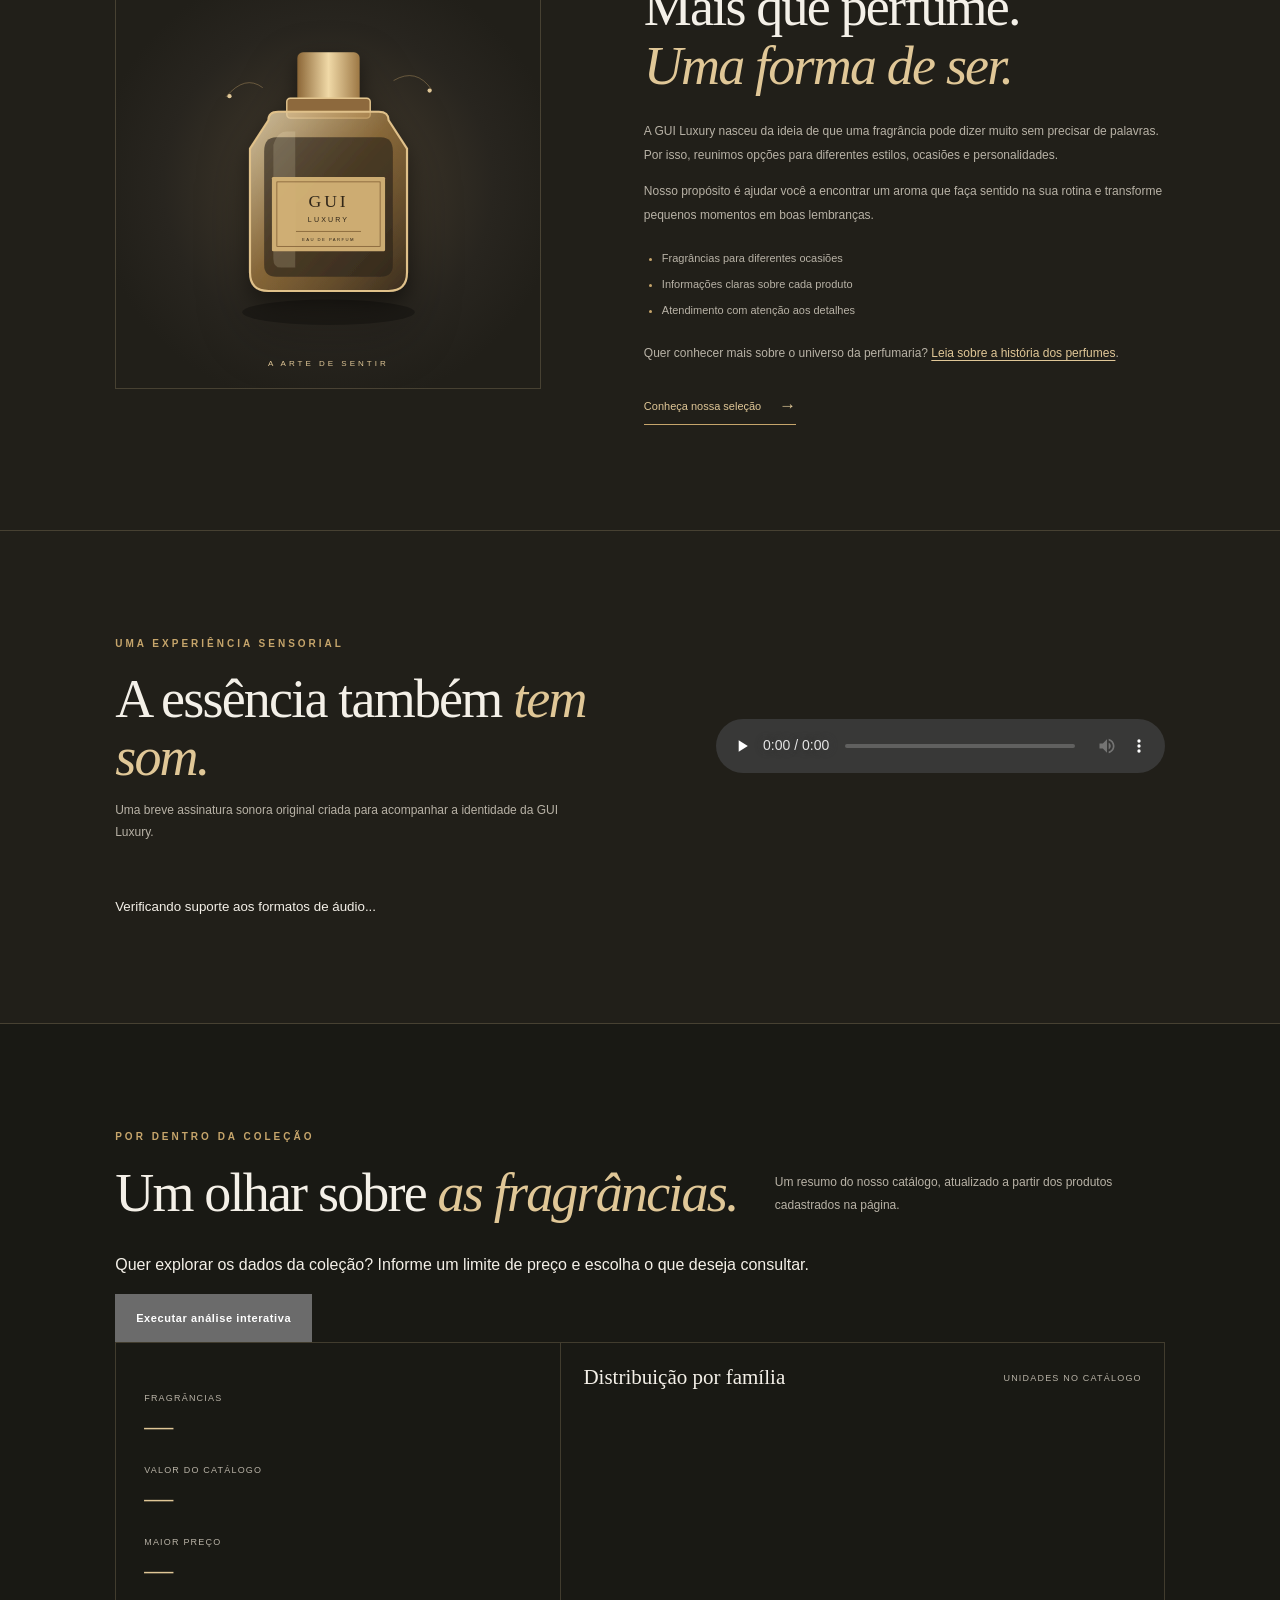
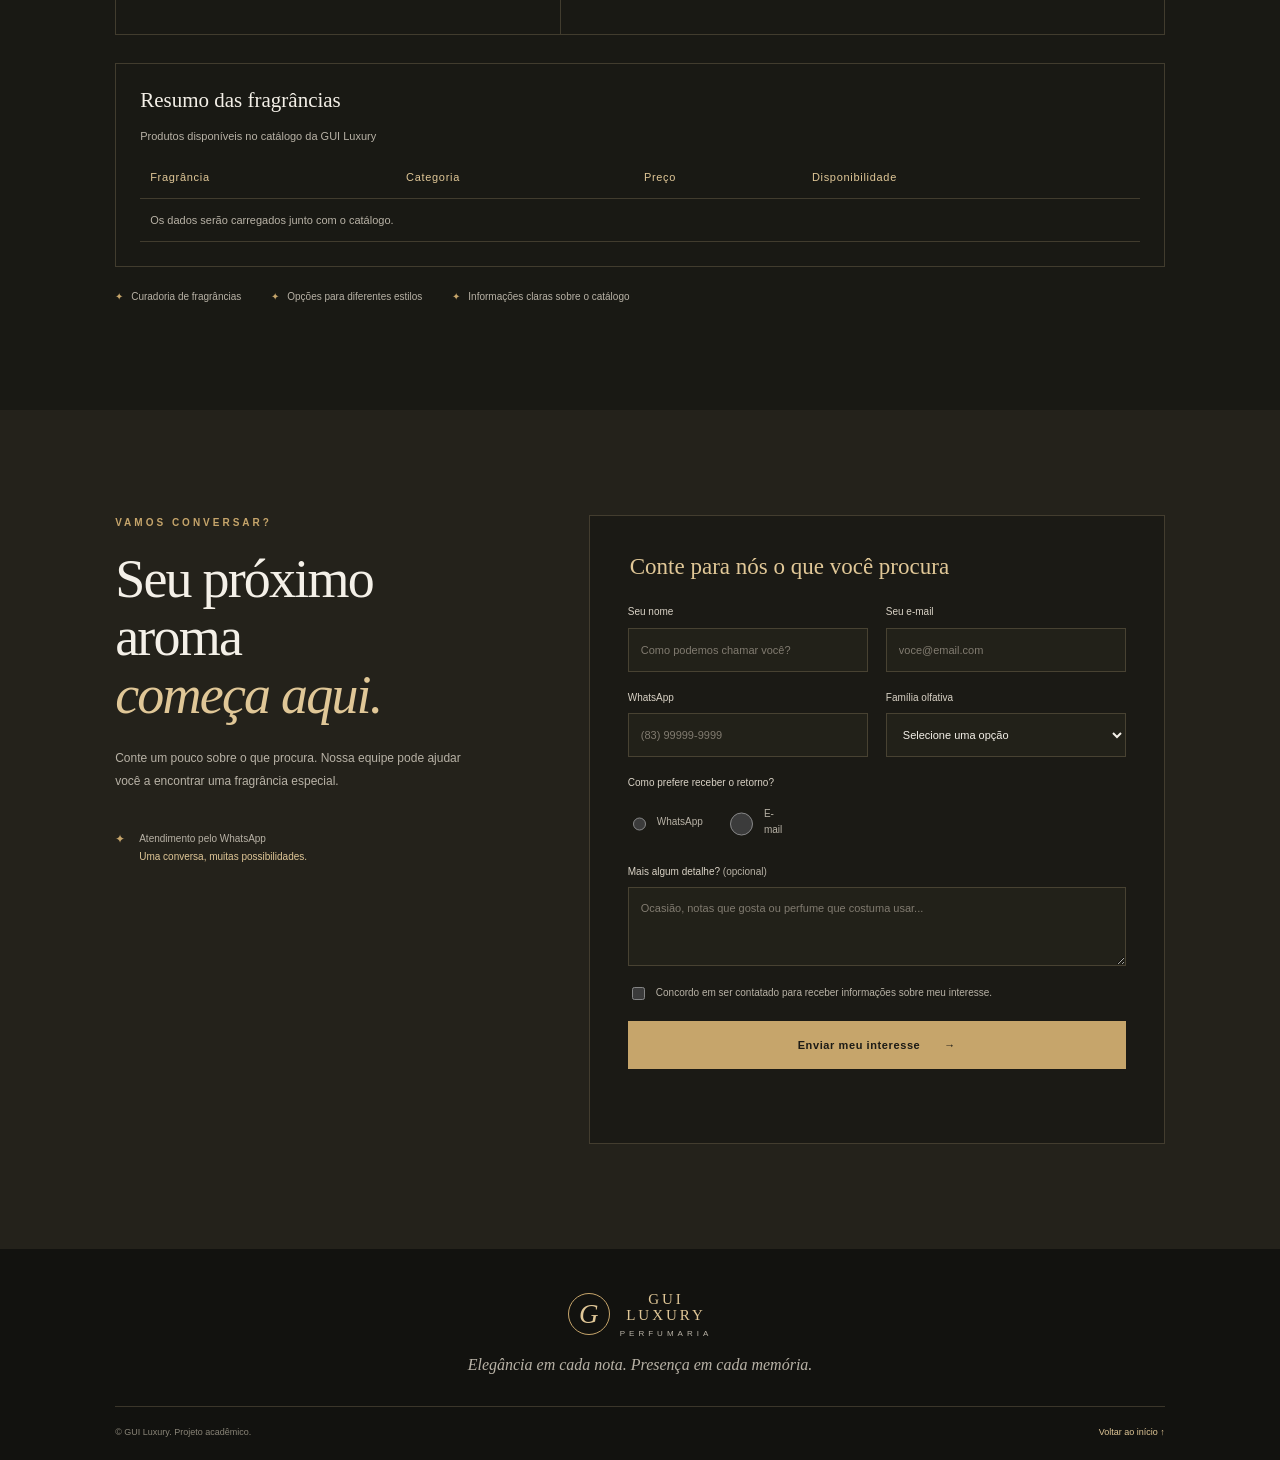
==== commit 1311dcec: "feat: integra reset e analisador interativo ao projeto" ====
--- a/index.html
+++ b/index.html
@@ -7,8 +7,10 @@
   <meta name="theme-color" content="#171713">
   <title>GUI Luxury | Perfumaria</title>
   <link rel="preconnect" href="https://images.unsplash.com">
+  <link rel="stylesheet" href="css/reset.css">
   <link rel="stylesheet" href="css/style.css">
   <script src="js/main.js" defer></script>
+  <script src="js/logica.js" defer></script>
 </head>
 <body>
   <a class="atalho" href="#conteudo">Pular para o conteúdo</a>
@@ -122,6 +124,7 @@
         <source src="[data-uri]" type="audio/ogg; codecs=vorbis">
         Seu navegador não oferece suporte ao elemento de áudio. A assinatura sonora da GUI Luxury está disponível em MP3 e OGG.
       </audio>
+      <small id="compatibilidadeAudio" class="compatibilidade-audio">Verificando suporte aos formatos de áudio...</small>
     </section>
 
     <section class="secao analise" aria-labelledby="titulo-analise">
@@ -131,6 +134,11 @@
           <h2 id="titulo-analise">Um olhar sobre <em>as fragrâncias.</em></h2>
         </div>
         <p class="texto-apoio">Um resumo do nosso catálogo, atualizado a partir dos produtos cadastrados na página.</p>
+      </div>
+      <div class="atividade-logica">
+        <p>Quer explorar os dados da coleção? Informe um limite de preço e escolha o que deseja consultar.</p>
+        <button class="botao botao-contorno" id="executarAnaliseLogica" type="button">Executar análise interativa</button>
+        <div id="resultadoLogica" class="resultado-logica" aria-live="polite"></div>
       </div>
       <div class="painel-analise">
         <div class="indicadores" id="indicadores" aria-live="polite">
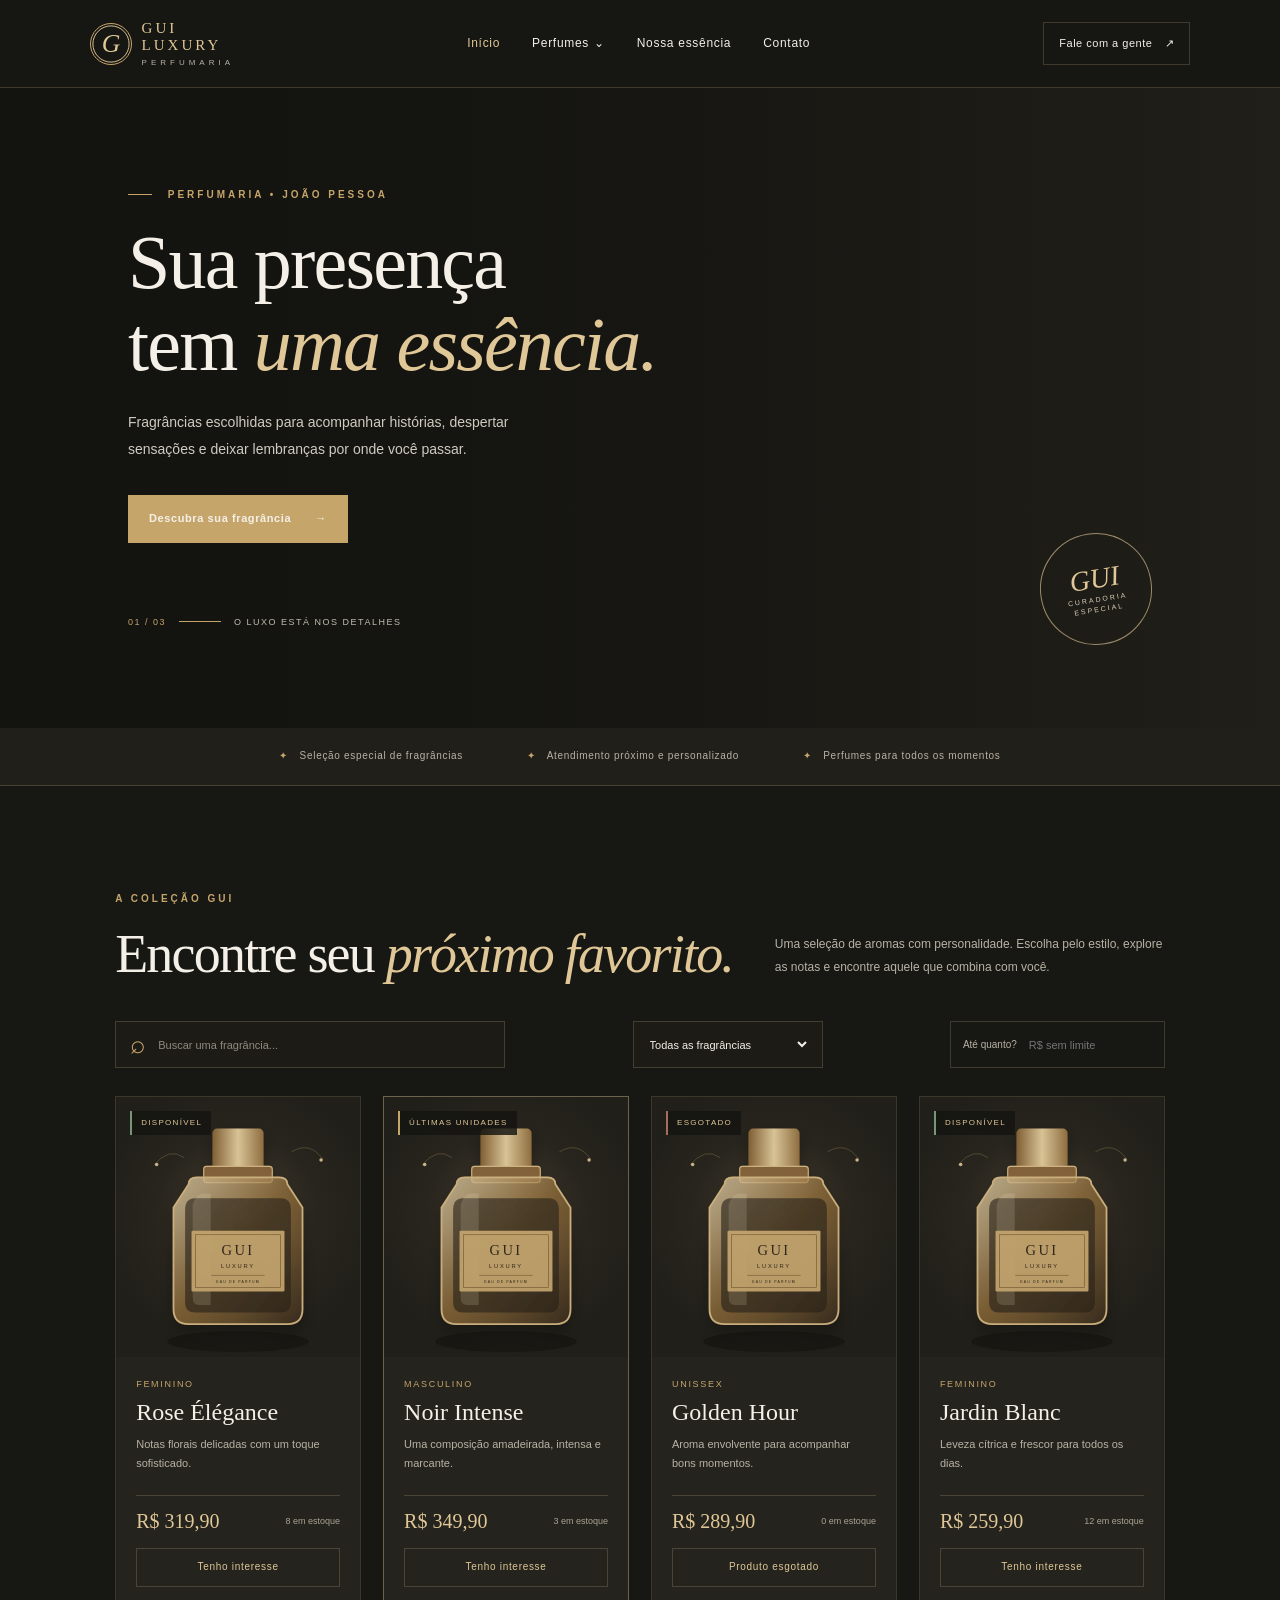
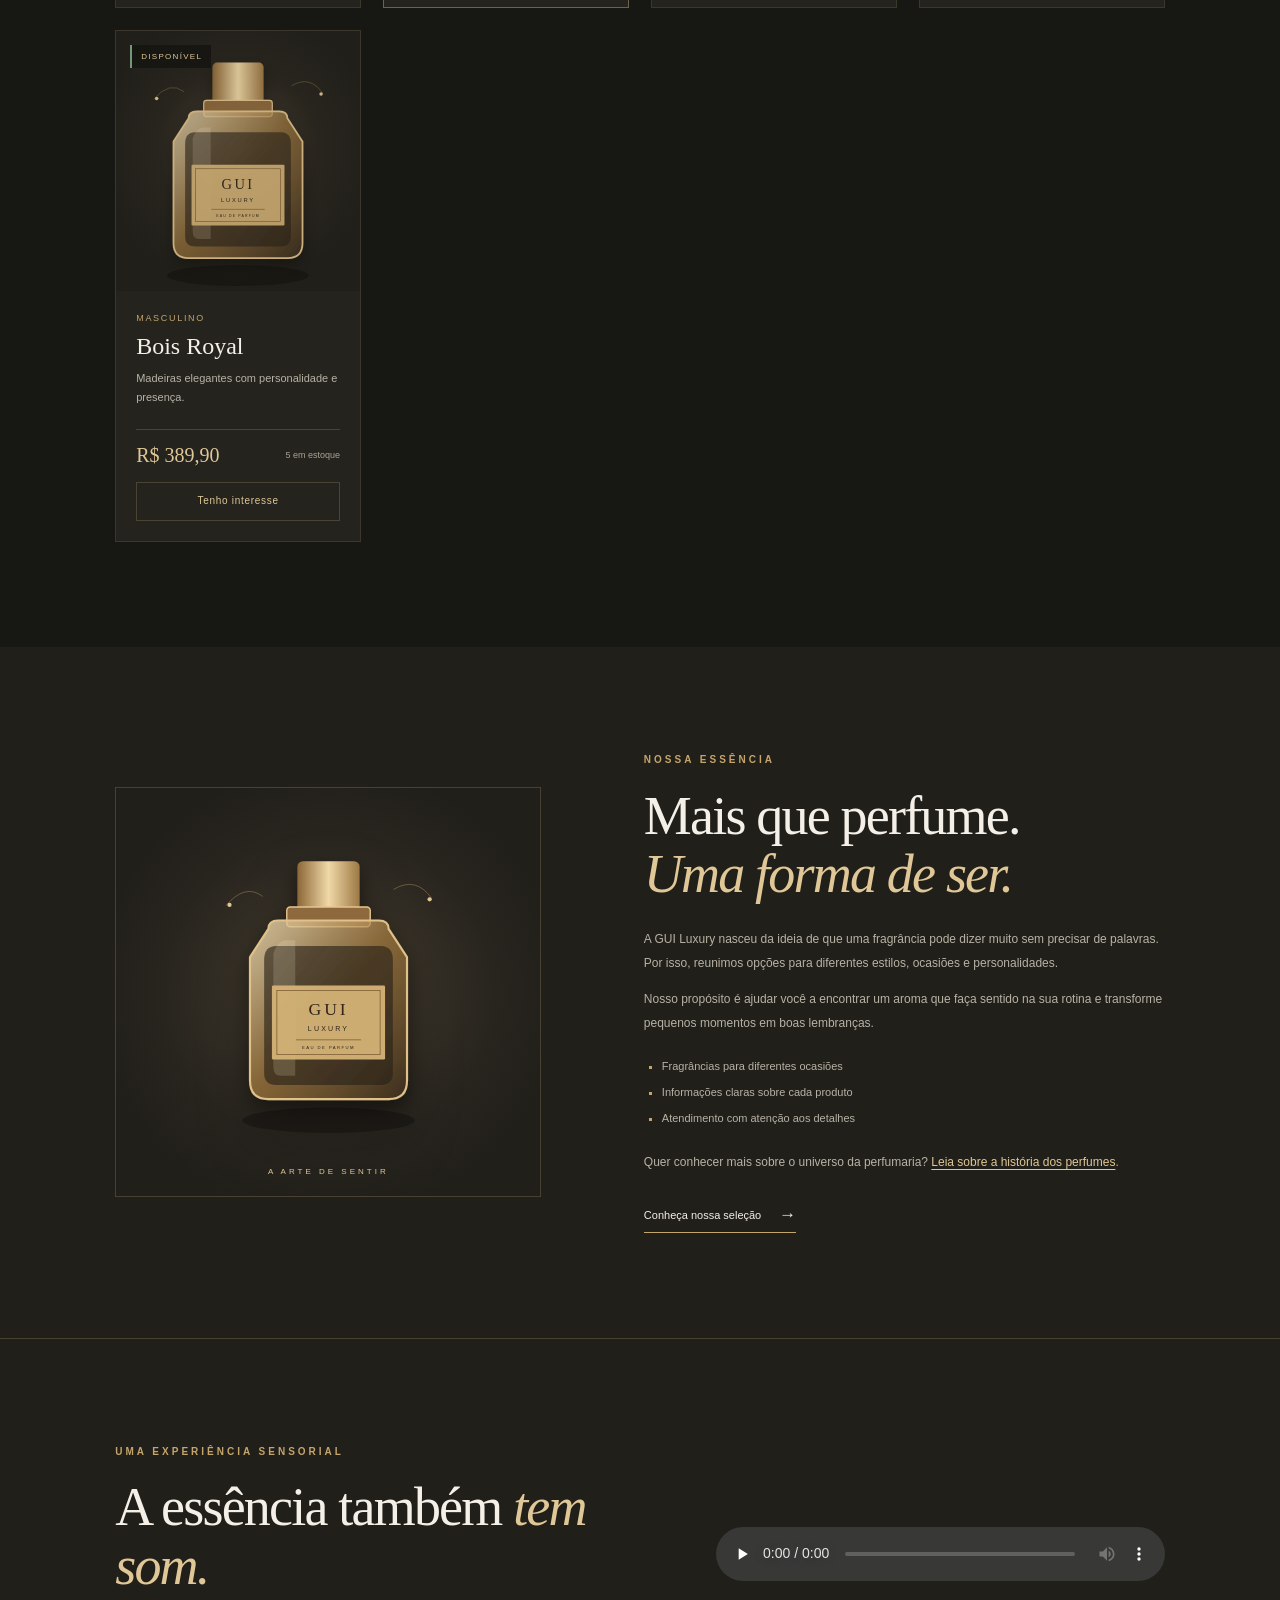
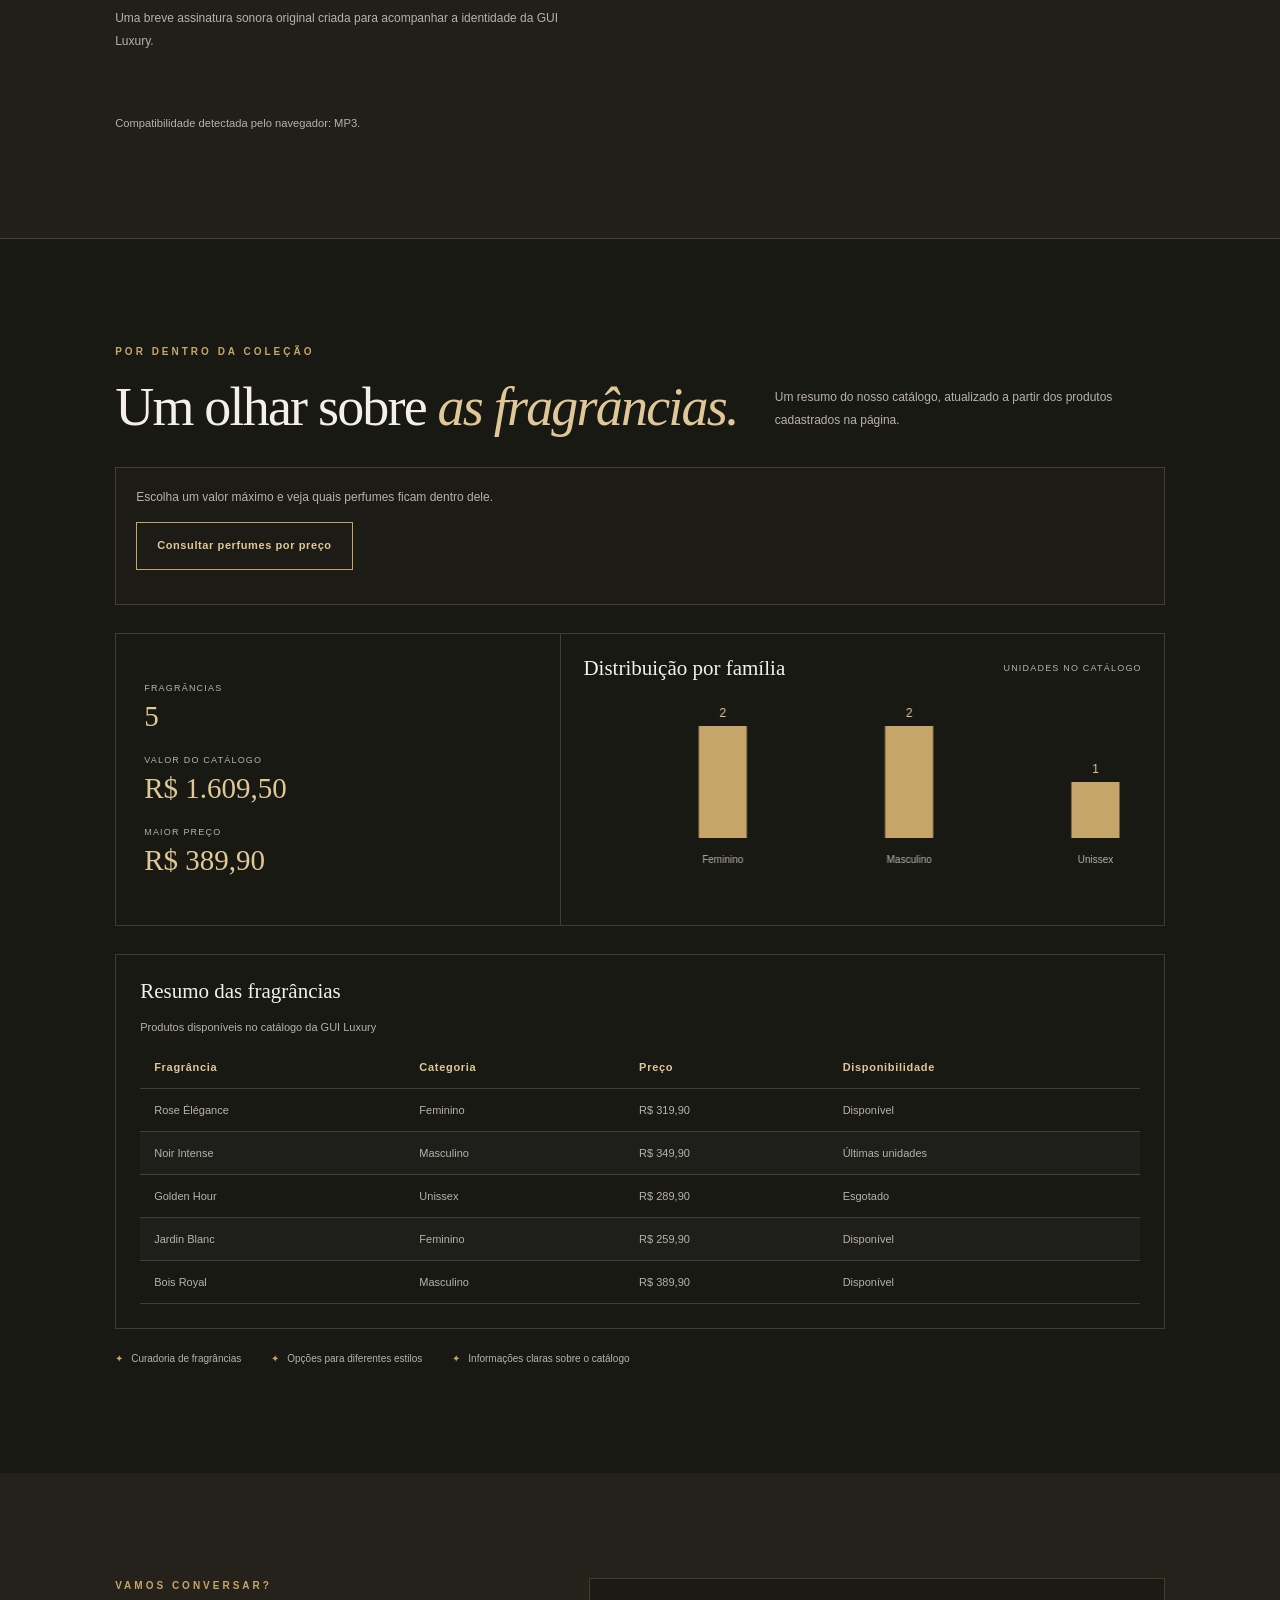
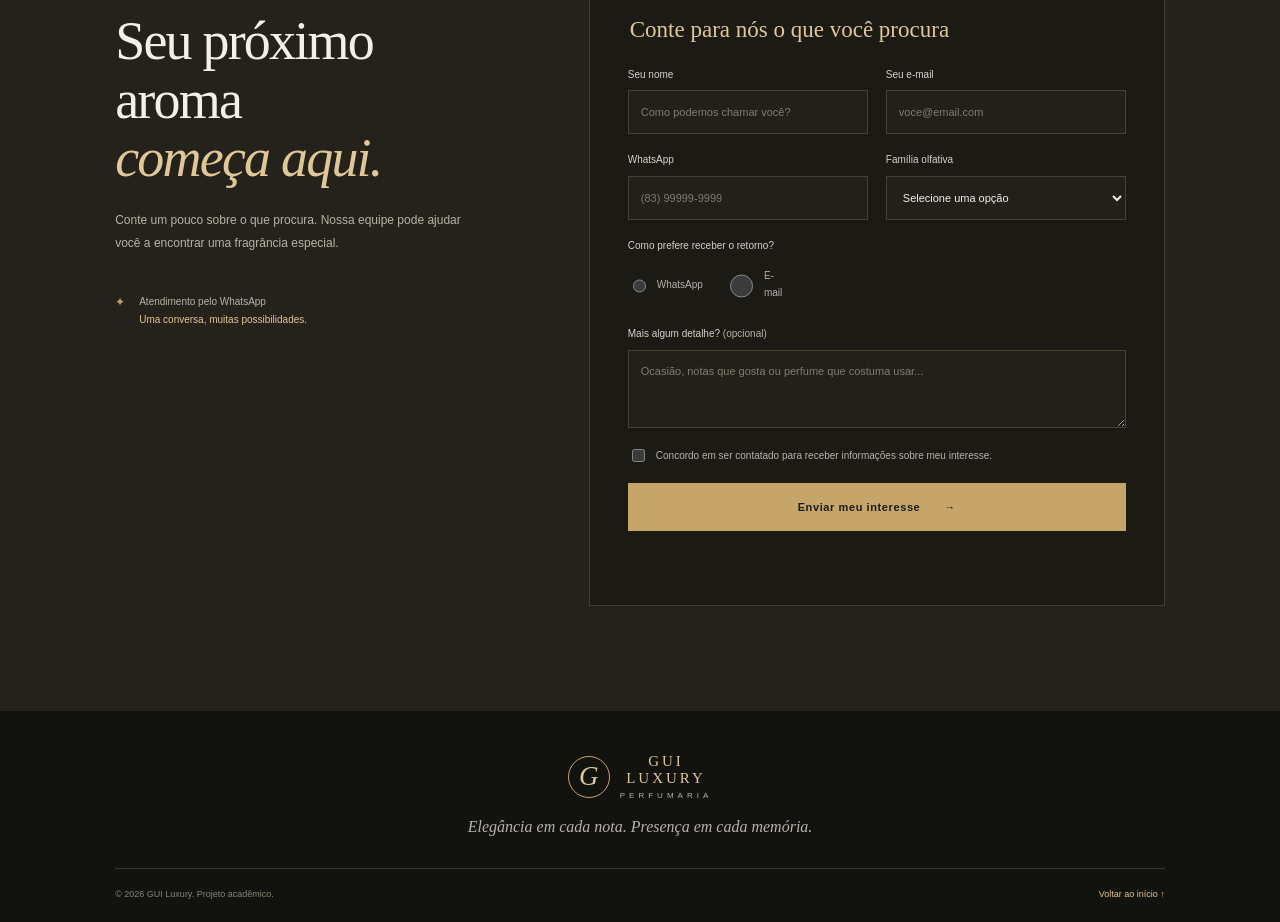
==== commit e31e025a: "copy: simplifica o texto da consulta de perfumes" ====
--- a/index.html
+++ b/index.html
@@ -136,8 +136,8 @@
         <p class="texto-apoio">Um resumo do nosso catálogo, atualizado a partir dos produtos cadastrados na página.</p>
       </div>
       <div class="atividade-logica">
-        <p>Quer explorar os dados da coleção? Informe um limite de preço e escolha o que deseja consultar.</p>
-        <button class="botao botao-contorno" id="executarAnaliseLogica" type="button">Executar análise interativa</button>
+        <p>Escolha um valor máximo e veja quais perfumes ficam dentro dele.</p>
+        <button class="botao botao-contorno" id="executarAnaliseLogica" type="button">Consultar perfumes por preço</button>
         <div id="resultadoLogica" class="resultado-logica" aria-live="polite"></div>
       </div>
       <div class="painel-analise">
--- a/css/style.css
+++ b/css/style.css
@@ -1,4 +1,4 @@
-/* GUI Luxury — estilos principais */
+/* GUI Luxury — estilos principais. A tipografia usa rem para respeitar a escala do navegador. */
 :root {
   --fundo: #171713;
   --fundo-claro: #201f19;
@@ -18,6 +18,10 @@
 body { margin: 0; background: var(--fundo); color: var(--texto); font-family: var(--sans); line-height: 1.65; }
 body, button, input, select, textarea { font-family: var(--sans); }
 a { color: inherit; text-decoration: none; }
+a:link { color: inherit; }
+a:visited { color: inherit; }
+a:hover { color: var(--dourado-claro); }
+a:active { color: var(--dourado); }
 button, input, select, textarea { font-size: inherit; }
 button, a, input, select, textarea { -webkit-tap-highlight-color: transparent; }
 img { display: block; max-width: 100%; }
@@ -27,55 +31,55 @@
 .atalho:focus { top: 12px; }
 :focus-visible { outline: 2px solid var(--dourado-claro); outline-offset: 4px; }
 
-.cabecalho { position: sticky; top: 0; z-index: 20; min-height: 88px; padding: 15px clamp(22px, 7vw, 108px); display: flex; align-items: center; justify-content: space-between; gap: 28px; background: rgba(23, 23, 19, .96); border-bottom: 1px solid var(--borda); backdrop-filter: blur(14px); }
+.cabecalho { position: sticky; top: 0; z-index: 20; min-height: 88px; padding: 15px clamp(1.375rem, 7vw, 6.75rem); display: flex; align-items: center; justify-content: space-between; gap: 28px; background: rgba(23, 23, 19, .96); border-bottom: 1px solid var(--borda); backdrop-filter: blur(14px); }
 .marca { display: inline-flex; align-items: center; gap: 10px; flex-shrink: 0; }
-.marca-simbolo { width: 42px; height: 42px; display: grid; place-items: center; border: 1px solid var(--dourado); border-radius: 50%; color: var(--dourado-claro); font: italic 27px var(--serifada); }
-.marca-texto { display: flex; flex-direction: column; color: var(--dourado-claro); font: 15px var(--serifada); letter-spacing: 3px; line-height: 1.1; }
+.marca-simbolo { width: 42px; height: 42px; display: grid; place-items: center; border: 1px solid var(--dourado); border-radius: 50%; color: var(--dourado-claro); font: italic 1.6875rem var(--serifada); }
+.marca-texto { display: flex; flex-direction: column; color: var(--dourado-claro); font: 0.9375rem var(--serifada); letter-spacing: 3px; line-height: 1.1; }
 .marca-texto strong { font-weight: 400; }
-.marca-texto small { margin-top: 5px; color: var(--texto-suave); font: 8px var(--sans); letter-spacing: 4px; }
-.menu { display: flex; align-items: center; gap: clamp(16px, 2.5vw, 38px); }
-.link-menu { display: inline-flex; align-items: center; gap: 5px; padding: 12px 0; color: #d4cfc4; font-size: 12px; letter-spacing: .7px; transition: color .2s ease; }
+.marca-texto small { margin-top: 5px; color: var(--texto-suave); font: 0.5rem var(--sans); letter-spacing: 4px; }
+.menu { display: flex; align-items: center; gap: clamp(1rem, 2.5vw, 2.375rem); }
+.link-menu { display: inline-flex; align-items: center; gap: 5px; padding: 12px 0; color: #d4cfc4; font-size: 0.75rem; letter-spacing: .7px; transition: color .2s ease; }
 .link-menu:hover, .link-menu.ativo { color: var(--dourado-claro); }
 .menu-dropdown { position: relative; }
 .dropdown-conteudo { position: absolute; top: 100%; left: -16px; min-width: 175px; display: grid; padding: 10px; background: #222119; border: 1px solid var(--borda); opacity: 0; visibility: hidden; transform: translateY(8px); transition: opacity .2s ease, transform .2s ease, visibility .2s; }
 .menu-dropdown:hover .dropdown-conteudo, .menu-dropdown:focus-within .dropdown-conteudo { opacity: 1; visibility: visible; transform: translateY(0); }
-.dropdown-conteudo a { padding: 9px 10px; color: var(--texto-suave); font-size: 12px; }
+.dropdown-conteudo a { padding: 9px 10px; color: var(--texto-suave); font-size: 0.75rem; }
 .dropdown-conteudo a:hover { color: var(--dourado-claro); background: rgba(255,255,255,.04); }
-.cabecalho-cta { padding: 11px 15px; border: 1px solid var(--borda); color: var(--dourado-claro); font-size: 11px; letter-spacing: .5px; }
+.cabecalho-cta { padding: 11px 15px; border: 1px solid var(--borda); color: var(--dourado-claro); font-size: 0.6875rem; letter-spacing: .5px; }
 .cabecalho-cta span { margin-left: 9px; }
 .menu-mobile { display: none; width: 42px; height: 42px; padding: 10px; border: 1px solid var(--borda); background: transparent; cursor: pointer; }
 .menu-mobile span { display: block; height: 1px; margin: 5px 0; background: var(--dourado-claro); }
 
-.hero { position: relative; min-height: 640px; display: flex; align-items: center; overflow: hidden; padding: 85px clamp(24px, 10vw, 155px); background: #24221b; isolation: isolate; }
+.hero { position: relative; min-height: 640px; display: flex; align-items: center; overflow: hidden; padding: 85px clamp(1.5rem, 10vw, 9.6875rem); background: #24221b; isolation: isolate; }
 .hero-fundo { position: absolute; inset: 0; z-index: -1; background: linear-gradient(90deg, rgba(18,18,15,.97) 0%, rgba(18,18,15,.83) 42%, rgba(18,18,15,.22) 100%), url("https://images.unsplash.com/photo-1592945403244-b3fbafd7f539?auto=format&fit=crop&w=1800&q=85") center 45% / cover; }
 .hero-conteudo { max-width: 610px; }
-.sobretitulo { margin: 0 0 18px; color: var(--dourado); font-size: 10px; font-weight: 700; letter-spacing: 3px; }
+.sobretitulo { margin: 0 0 18px; color: var(--dourado); font-size: 0.625rem; font-weight: 700; letter-spacing: 3px; }
 .sobretitulo span { display: inline-block; width: 24px; height: 1px; margin: 0 10px 3px 0; background: var(--dourado); }
-.hero h1, .secao h2 { margin: 0; font: 400 clamp(42px, 6vw, 76px)/1.08 var(--serifada); letter-spacing: -1.8px; }
+.hero h1, .secao h2 { margin: 0; font: 400 clamp(2.625rem, 6vw, 4.75rem)/1.08 var(--serifada); letter-spacing: -1.8px; }
 h1 em, h2 em { color: var(--dourado-claro); font-weight: 400; }
-.hero-descricao { max-width: 450px; margin: 24px 0 32px; color: #d0cbc0; font-size: 14px; line-height: 1.9; }
-.botao { min-height: 48px; display: inline-flex; align-items: center; justify-content: center; gap: 24px; padding: 13px 20px; border: 1px solid transparent; cursor: pointer; font-size: 11px; font-weight: 700; letter-spacing: .6px; transition: background .2s ease, color .2s ease, border-color .2s ease; }
+.hero-descricao { max-width: 450px; margin: 24px 0 32px; color: #d0cbc0; font-size: 0.875rem; line-height: 1.9; }
+.botao { min-height: 48px; display: inline-flex; align-items: center; justify-content: center; gap: 24px; padding: 13px 20px; border: 1px solid transparent; cursor: pointer; font-size: 0.6875rem; font-weight: 700; letter-spacing: .6px; transition: background .2s ease, color .2s ease, border-color .2s ease; }
 .botao-dourado { background: var(--dourado); color: #1c1b16; }
 .botao-dourado:hover { border-color: var(--dourado); background: transparent; color: var(--dourado-claro); }
-.hero-nota { display: flex; align-items: center; gap: 13px; margin-top: 72px; color: #c2bcae; font-size: 9px; letter-spacing: 1.5px; text-transform: uppercase; }
+.hero-nota { display: flex; align-items: center; gap: 13px; margin-top: 72px; color: #c2bcae; font-size: 0.5625rem; letter-spacing: 1.5px; text-transform: uppercase; }
 .hero-nota span:first-child { color: var(--dourado); }
 .linha-nota { width: 42px; height: 1px; background: var(--dourado); }
 .hero-selo { position: absolute; right: 10%; bottom: 13%; width: 112px; height: 112px; display: grid; place-content: center; border: 1px solid rgba(224,199,151,.65); border-radius: 50%; text-align: center; transform: rotate(-9deg); }
-.hero-selo span { color: var(--dourado-claro); font: italic 28px var(--serifada); }
-.hero-selo small { color: #ddd2bd; font-size: 7px; letter-spacing: 2px; line-height: 1.5; }
-
-.beneficios { display: flex; justify-content: center; flex-wrap: wrap; gap: 18px clamp(25px, 5vw, 78px); padding: 20px; background: #211f19; border-bottom: 1px solid var(--borda); }
-.beneficios p { margin: 0; color: var(--texto-suave); font-size: 10px; letter-spacing: .7px; }
+.hero-selo span { color: var(--dourado-claro); font: italic 1.75rem var(--serifada); }
+.hero-selo small { color: #ddd2bd; font-size: 0.4375rem; letter-spacing: 2px; line-height: 1.5; }
+
+.beneficios { display: flex; justify-content: center; flex-wrap: wrap; gap: 18px clamp(1.5625rem, 5vw, 4.875rem); padding: 20px; background: #211f19; border-bottom: 1px solid var(--borda); }
+.beneficios p { margin: 0; color: var(--texto-suave); font-size: 0.625rem; letter-spacing: .7px; }
 .beneficios span { margin-right: 8px; color: var(--dourado); }
 
-.secao { padding: 105px clamp(24px, 9vw, 138px); }
+.secao { padding: 105px clamp(1.5rem, 9vw, 8.625rem); }
 .secao-cabecalho, .analise-cabecalho { display: flex; align-items: end; justify-content: space-between; gap: 35px; margin-bottom: 38px; }
-.secao h2 { font-size: clamp(34px, 4.4vw, 54px); }
-.texto-apoio { max-width: 390px; margin: 0 0 5px; color: var(--texto-suave); font-size: 12px; line-height: 1.9; }
+.secao h2 { font-size: clamp(2.125rem, 4.4vw, 3.375rem); }
+.texto-apoio { max-width: 390px; margin: 0 0 5px; color: var(--texto-suave); font-size: 0.75rem; line-height: 1.9; }
 .filtros { display: flex; justify-content: space-between; gap: 15px; margin-bottom: 28px; }
 .campo-pesquisa { width: min(100%, 390px); display: flex; align-items: center; gap: 10px; padding: 0 14px; border: 1px solid var(--borda); background: #1c1b16; color: var(--dourado); }
-.campo-pesquisa span { font: 26px var(--serifada); }
-.campo-pesquisa input, .filtro-categoria select { width: 100%; min-height: 45px; border: 0; outline: 0; background: transparent; color: var(--texto); font-size: 11px; }
+.campo-pesquisa span { font: 1.625rem var(--serifada); }
+.campo-pesquisa input, .filtro-categoria select { width: 100%; min-height: 45px; border: 0; outline: 0; background: transparent; color: var(--texto); font-size: 0.6875rem; }
 .campo-pesquisa input::placeholder { color: #8f8a7e; }
 .filtro-categoria { min-width: 190px; padding: 0 12px; border: 1px solid var(--borda); background: #1c1b16; }
 .filtro-categoria select option, .campo select option { background: #201f19; }
@@ -86,80 +90,81 @@
 .produto-imagem { position: relative; height: 260px; display: grid; place-items: center; overflow: hidden; background: radial-gradient(circle at 50% 45%, #4a4030 0%, #28251e 43%, #201f19 75%); }
 .produto-imagem img { width: 100%; height: 100%; object-fit: cover; opacity: .88; transition: transform .35s ease; }
 .produto:hover .produto-imagem img { transform: scale(1.035); }
-.produto-etiqueta { position: absolute; top: 14px; left: 14px; padding: 5px 9px; background: rgba(20,20,17,.82); color: var(--dourado-claro); font-size: 8px; letter-spacing: 1.3px; text-transform: uppercase; }
+.produto-etiqueta { position: absolute; top: 14px; left: 14px; padding: 5px 9px; background: rgba(20,20,17,.82); color: var(--dourado-claro); font-size: 0.5rem; letter-spacing: 1.3px; text-transform: uppercase; }
 .produto-info { padding: 20px; }
-.produto-categoria { margin: 0 0 7px; color: var(--dourado); font-size: 9px; letter-spacing: 1.7px; text-transform: uppercase; }
-.produto-info h3 { margin: 0; font: 24px var(--serifada); font-weight: 400; }
-.produto-descricao { min-height: 42px; margin: 9px 0 18px; color: var(--texto-suave); font-size: 11px; line-height: 1.7; }
+.produto-categoria { margin: 0 0 7px; color: var(--dourado); font-size: 0.5625rem; letter-spacing: 1.7px; text-transform: uppercase; }
+.produto-info h3 { margin: 0; font: 1.5rem var(--serifada); font-weight: 400; }
+.produto-descricao { min-height: 42px; margin: 9px 0 18px; color: var(--texto-suave); font-size: 0.6875rem; line-height: 1.7; }
 .produto-rodape { display: flex; align-items: center; justify-content: space-between; gap: 10px; padding-top: 14px; border-top: 1px solid var(--borda); }
-.produto-preco { color: var(--dourado-claro); font: 20px var(--serifada); }
-.produto-estoque { color: #aaa393; font-size: 9px; }
+.produto-preco { color: var(--dourado-claro); font: 1.25rem var(--serifada); }
+.produto-estoque { color: #aaa393; font-size: 0.5625rem; }
 .produto-acoes { margin-top: 15px; }
-.produto-acoes button { width: 100%; min-height: 39px; border: 1px solid var(--borda); background: transparent; color: var(--dourado-claro); cursor: pointer; font-size: 10px; letter-spacing: .7px; }
+.produto-acoes button { width: 100%; min-height: 39px; border: 1px solid var(--borda); background: transparent; color: var(--dourado-claro); cursor: pointer; font-size: 0.625rem; letter-spacing: .7px; }
 .produto-acoes button:hover { background: var(--dourado); color: #171713; }
-.sem-resultados { margin: 28px 0 0; color: var(--dourado-claro); text-align: center; font-size: 13px; }
+.sem-resultados { margin: 28px 0 0; color: var(--dourado-claro); text-align: center; font-size: 0.8125rem; }
 .produto-esqueleto { padding: 20px; border: 1px solid var(--borda); color: var(--texto-suave); }
 .produto-esqueleto img { width: 120px; margin: auto; }
 
-.manifesto { display: grid; grid-template-columns: minmax(250px, .9fr) minmax(300px, 1.1fr); align-items: center; gap: clamp(45px, 8vw, 120px); background: #211f19; }
+.manifesto { display: grid; grid-template-columns: minmax(250px, .9fr) minmax(300px, 1.1fr); align-items: center; gap: clamp(2.8125rem, 8vw, 7.5rem); background: #211f19; }
 .manifesto-imagem { position: relative; min-height: 410px; display: grid; place-items: center; overflow: hidden; background: radial-gradient(ellipse at center, #4a4030, #28251f 55%, #211f19 78%); border: 1px solid var(--borda); }
 .manifesto-imagem img { width: min(70%, 330px); filter: drop-shadow(0 22px 25px rgba(0,0,0,.35)); }
-.imagem-legenda { position: absolute; bottom: 18px; color: var(--dourado-claro); font-size: 8px; letter-spacing: 3px; }
+.imagem-legenda { position: absolute; bottom: 18px; color: var(--dourado-claro); font-size: 0.5rem; letter-spacing: 3px; }
 .manifesto-texto h2 { margin-bottom: 24px; }
-.manifesto-texto > p:not(.sobretitulo) { color: var(--texto-suave); font-size: 12px; line-height: 2; }
-.link-seta { display: inline-flex; gap: 18px; margin-top: 20px; padding-bottom: 8px; border-bottom: 1px solid var(--dourado); color: var(--dourado-claro); font-size: 11px; }
-.link-seta span { font-size: 17px; line-height: 1; }
+/* O filho direto (>) aplica o estilo aos parágrafos da apresentação, sem alterar textos de outros componentes dentro da seção. */
+.manifesto-texto > p:not(.sobretitulo) { color: var(--texto-suave); font-size: 0.75rem; line-height: 2; }
+.link-seta { display: inline-flex; gap: 18px; margin-top: 20px; padding-bottom: 8px; border-bottom: 1px solid var(--dourado); color: var(--dourado-claro); font-size: 0.6875rem; }
+.link-seta span { font-size: 1.0625rem; line-height: 1; }
 
 .analise { background: #191914; }
 .analise-cabecalho { margin-bottom: 30px; }
 .painel-analise { display: grid; grid-template-columns: .85fr 1.15fr; border: 1px solid var(--borda); }
 .indicadores { display: grid; align-content: center; gap: 20px; padding: 28px; border-right: 1px solid var(--borda); }
 .indicadores div { display: flex; flex-direction: column; gap: 4px; }
-.indicadores span, .grafico-titulo span { color: var(--texto-suave); font-size: 9px; letter-spacing: 1.2px; text-transform: uppercase; }
-.indicadores strong { color: var(--dourado-claro); font: 29px var(--serifada); font-weight: 400; }
+.indicadores span, .grafico-titulo span { color: var(--texto-suave); font-size: 0.5625rem; letter-spacing: 1.2px; text-transform: uppercase; }
+.indicadores strong { color: var(--dourado-claro); font: 1.8125rem var(--serifada); font-weight: 400; }
 .grafico-area { min-width: 0; padding: 22px; }
 .grafico-titulo { display: flex; align-items: center; justify-content: space-between; gap: 12px; }
-.grafico-titulo h3, .tabela-area h3 { margin: 0; font: 21px var(--serifada); font-weight: 400; }
+.grafico-titulo h3, .tabela-area h3 { margin: 0; font: 1.3125rem var(--serifada); font-weight: 400; }
 #graficoCatalogo { width: 100%; height: 210px; display: block; margin-top: 12px; }
 .tabela-area { margin-top: 28px; padding: 24px; border: 1px solid var(--borda); }
 .tabela-rolagem { overflow-x: auto; }
-table { width: 100%; margin-top: 14px; border-collapse: collapse; text-align: left; font-size: 11px; }
+table { width: 100%; margin-top: 14px; border-collapse: collapse; text-align: left; font-size: 0.6875rem; }
 caption { padding: 0 0 10px; color: var(--texto-suave); text-align: left; }
 th, td { padding: 12px 10px; border-bottom: 1px solid var(--borda); }
 th { color: var(--dourado-claro); font-weight: 400; letter-spacing: .7px; }
 td { color: var(--texto-suave); }
 .notas-colecao { display: flex; flex-wrap: wrap; gap: 12px 30px; margin: 22px 0 0; padding: 0; list-style: none; }
-.notas-colecao li { color: var(--texto-suave); font-size: 10px; }
+.notas-colecao li { color: var(--texto-suave); font-size: 0.625rem; }
 .notas-colecao li::before { content: "✦"; margin-right: 8px; color: var(--dourado); }
 
-.contato { display: grid; grid-template-columns: .8fr 1.2fr; gap: clamp(35px, 7vw, 100px); background: #24221b; }
+.contato { display: grid; grid-template-columns: .8fr 1.2fr; gap: clamp(2.1875rem, 7vw, 6.25rem); background: #24221b; }
 .contato-intro h2 { margin-bottom: 22px; }
-.contato-intro > p:not(.sobretitulo) { max-width: 360px; color: var(--texto-suave); font-size: 12px; line-height: 1.9; }
-.contato-detalhe { display: flex; gap: 14px; margin-top: 38px; color: var(--dourado); font-size: 12px; }
-.contato-detalhe span:last-child { color: var(--texto-suave); font-size: 10px; line-height: 1.8; }
+.contato-intro > p:not(.sobretitulo) { max-width: 360px; color: var(--texto-suave); font-size: 0.75rem; line-height: 1.9; }
+.contato-detalhe { display: flex; gap: 14px; margin-top: 38px; color: var(--dourado); font-size: 0.75rem; }
+.contato-detalhe span:last-child { color: var(--texto-suave); font-size: 0.625rem; line-height: 1.8; }
 .contato-detalhe strong { color: var(--dourado-claro); font-weight: 400; }
-.formulario { padding: clamp(20px, 3vw, 38px); background: #1b1a15; border: 1px solid var(--borda); }
+.formulario { padding: clamp(1.25rem, 3vw, 2.375rem); background: #1b1a15; border: 1px solid var(--borda); }
 .formulario fieldset { margin: 0; padding: 0; border: 0; }
-.formulario legend { margin-bottom: 24px; color: var(--dourado-claro); font: 23px var(--serifada); }
+.formulario legend { margin-bottom: 24px; color: var(--dourado-claro); font: 1.4375rem var(--serifada); }
 .campos-formulario { display: grid; grid-template-columns: 1fr 1fr; gap: 18px; }
 .campo { display: flex; flex-direction: column; gap: 7px; }
-.campo label, .rotulo-campo { color: #d9d2c5; font-size: 10px; }
+.campo label, .rotulo-campo { color: #d9d2c5; font-size: 0.625rem; }
 .campo label span { color: var(--texto-suave); }
-.campo input, .campo select, .campo textarea { width: 100%; min-height: 44px; padding: 11px 12px; border: 1px solid rgba(224,199,151,.2); border-radius: 0; background: #222119; color: var(--texto); font-size: 11px; }
+.campo input, .campo select, .campo textarea { width: 100%; min-height: 44px; padding: 11px 12px; border: 1px solid rgba(224,199,151,.2); border-radius: 0; background: #222119; color: var(--texto); font-size: 0.6875rem; }
 .campo textarea { resize: vertical; }
 .campo input::placeholder, .campo textarea::placeholder { color: #817b70; }
 .campo input:focus, .campo select:focus, .campo textarea:focus { border-color: var(--dourado); outline: 1px solid var(--dourado); }
 .campo-largo { grid-column: 1 / -1; }
 .opcoes-radio { display: flex; gap: 22px; }
-.opcoes-radio label, .consentimento { display: flex; align-items: center; gap: 8px; color: var(--texto-suave); font-size: 10px; }
+.opcoes-radio label, .consentimento { display: flex; align-items: center; gap: 8px; color: var(--texto-suave); font-size: 0.625rem; }
 input[type="radio"], input[type="checkbox"] { accent-color: var(--dourado); }
 .formulario button { width: 100%; }
-.feedback { min-height: 18px; margin: 0; color: var(--dourado-claro); font-size: 11px; }
-
-.rodape { padding: 42px clamp(24px, 9vw, 138px) 20px; background: #12120f; text-align: center; }
+.feedback { min-height: 18px; margin: 0; color: var(--dourado-claro); font-size: 0.6875rem; }
+
+.rodape { padding: 42px clamp(1.5rem, 9vw, 8.625rem) 20px; background: #12120f; text-align: center; }
 .marca-rodape { justify-content: center; }
-.rodape > p { margin: 18px 0 32px; color: var(--texto-suave); font: italic 16px var(--serifada); }
-.rodape-final { display: flex; justify-content: space-between; gap: 15px; padding-top: 18px; border-top: 1px solid var(--borda); color: #898477; font-size: 9px; }
+.rodape > p { margin: 18px 0 32px; color: var(--texto-suave); font: italic 1rem var(--serifada); }
+.rodape-final { display: flex; justify-content: space-between; gap: 15px; padding-top: 18px; border-top: 1px solid var(--borda); color: #898477; font-size: 0.5625rem; }
 .rodape-final a { color: var(--dourado-claro); }
 
 @media (max-width: 980px) {
@@ -182,8 +187,8 @@
   .hero { min-height: 570px; padding: 70px 25px; }
   .hero-fundo { background-position: 58% center; }
   .hero-selo { right: 7%; bottom: 7%; width: 82px; height: 82px; }
-  .hero-selo span { font-size: 21px; }
-  .hero-selo small { font-size: 6px; }
+  .hero-selo span { font-size: 1.3125rem; }
+  .hero-selo small { font-size: 0.375rem; }
   .hero-nota { margin-top: 50px; }
   .beneficios { justify-content: flex-start; padding-inline: 25px; }
   .secao { padding: 72px 24px; }
@@ -195,12 +200,12 @@
   .manifesto-imagem { min-height: 310px; }
   .painel-analise { grid-template-columns: 1fr; }
   .indicadores { grid-template-columns: repeat(3, 1fr); gap: 12px; border-right: 0; border-bottom: 1px solid var(--borda); }
-  .indicadores strong { font-size: 22px; }
-  .indicadores span { font-size: 8px; }
+  .indicadores strong { font-size: 1.375rem; }
+  .indicadores span { font-size: 0.5rem; }
   .grafico-area { padding: 18px 12px; }
 }
 @media (max-width: 460px) {
-  .hero h1 { font-size: 43px; }
+  .hero h1 { font-size: 2.6875rem; }
   .campos-formulario { grid-template-columns: 1fr; }
   .campo-largo { grid-column: auto; }
   .indicadores { grid-template-columns: 1fr; }
@@ -212,18 +217,45 @@
 }
 
 /* Complementos do filtro numérico e da lista institucional. */
-.filtro-preco { display: flex; align-items: center; gap: 10px; min-height: 45px; padding: 0 12px; border: 1px solid var(--borda); color: var(--texto-suave); font-size: 10px; white-space: nowrap; }
-.filtro-preco input { width: 125px; min-height: 38px; border: 0; outline: 0; background: transparent; color: var(--texto); font-size: 11px; }
-.valores-marca { display: grid; gap: 8px; margin: 22px 0; padding-left: 18px; color: var(--texto-suave); font-size: 11px; }
+.filtro-preco { display: flex; align-items: center; gap: 10px; min-height: 45px; padding: 0 12px; border: 1px solid var(--borda); color: var(--texto-suave); font-size: 0.625rem; white-space: nowrap; }
+.filtro-preco input { width: 125px; min-height: 38px; border: 0; outline: 0; background: transparent; color: var(--texto); font-size: 0.6875rem; }
+.valores-marca { display: grid; gap: 8px; margin: 22px 0; padding-left: 18px; color: var(--texto-suave); font-size: 0.6875rem; }
 .valores-marca li::marker { color: var(--dourado); }
-.fonte-externa { color: var(--texto-suave); font-size: 11px; line-height: 1.8; }
+.fonte-externa { color: var(--texto-suave); font-size: 0.6875rem; line-height: 1.8; }
 .fonte-externa a { color: var(--dourado-claro); text-decoration: underline; text-underline-offset: 3px; }
 @media (max-width: 720px) { .filtro-preco { width: 100%; justify-content: space-between; } }
 
 
 /* Assinatura sonora: controles nativos mantêm acessibilidade por teclado. */
 .audio-marca { display: grid; grid-template-columns: minmax(0, 1fr) minmax(260px, .8fr); align-items: center; gap: 40px; background: #211f19; border-top: 1px solid var(--borda); border-bottom: 1px solid var(--borda); }
-.audio-texto h2 { margin: 0; font: 400 clamp(34px, 4.4vw, 54px)/1.08 var(--serifada); }
-.audio-texto > p:last-child { max-width: 460px; color: var(--texto-suave); font-size: 12px; line-height: 1.9; }
+.audio-texto h2 { margin: 0; font: 400 clamp(2.125rem, 4.4vw, 3.375rem)/1.08 var(--serifada); }
+.audio-texto > p:last-child { max-width: 460px; color: var(--texto-suave); font-size: 0.75rem; line-height: 1.9; }
 .audio-marca audio { width: 100%; accent-color: var(--dourado); }
 @media (max-width: 720px) { .audio-marca { grid-template-columns: 1fr; gap: 22px; } }
+
+
+/* Evita que o conteúdo principal force a largura da página em telas pequenas. */
+#conteudo { min-width: 0; }
+.valores-marca { list-style-type: square; }
+.notas-colecao { list-style-type: none; }
+.produto:hover { transform: translateY(-4px); }
+/* transform desloca o card sem recalcular width/height nem provocar reflow do restante da grade. */
+.produto { transition: transform .2s ease, border-color .2s ease; }
+.produto-etiqueta.estoque-esgotado { border-left: 2px solid #a66b61; }
+.produto-etiqueta.estoque-baixo { border-left: 2px solid var(--dourado); }
+.produto-etiqueta.estoque-disponivel { border-left: 2px solid #78947b; }
+.atividade-logica { margin: 0 0 28px; padding: 20px; border: 1px solid var(--borda); background: #1c1b16; }
+.atividade-logica > p { margin: 0 0 14px; color: var(--texto-suave); font-size: .75rem; }
+.botao-contorno { border-color: var(--dourado); background: transparent; color: var(--dourado-claro); }
+.botao-contorno:hover { background: var(--dourado); color: #171713; }
+.resultado-logica { margin-top: 14px; color: var(--texto-suave); font-size: .75rem; }
+.resultado-logica ul { padding-left: 20px; }
+.resultado-logica li { margin: 5px 0; }
+.compatibilidade-audio { display: block; margin-top: 10px; color: var(--texto-suave); font-size: .7rem; }
+
+table th, table td { padding: 12px 14px; border-bottom: 1px solid var(--borda); }
+table th { color: var(--dourado-claro); font-weight: 700; }
+table tbody tr:nth-child(even) { background: rgba(255,255,255,.025); }
+.resultado-logica li.faixa-essencial { border-left: 2px solid #78947b; padding-left: 10px; }
+.resultado-logica li.faixa-classico { border-left: 2px solid var(--dourado); padding-left: 10px; }
+.resultado-logica li.faixa-exclusivo { border-left: 2px solid #a88dbb; padding-left: 10px; }
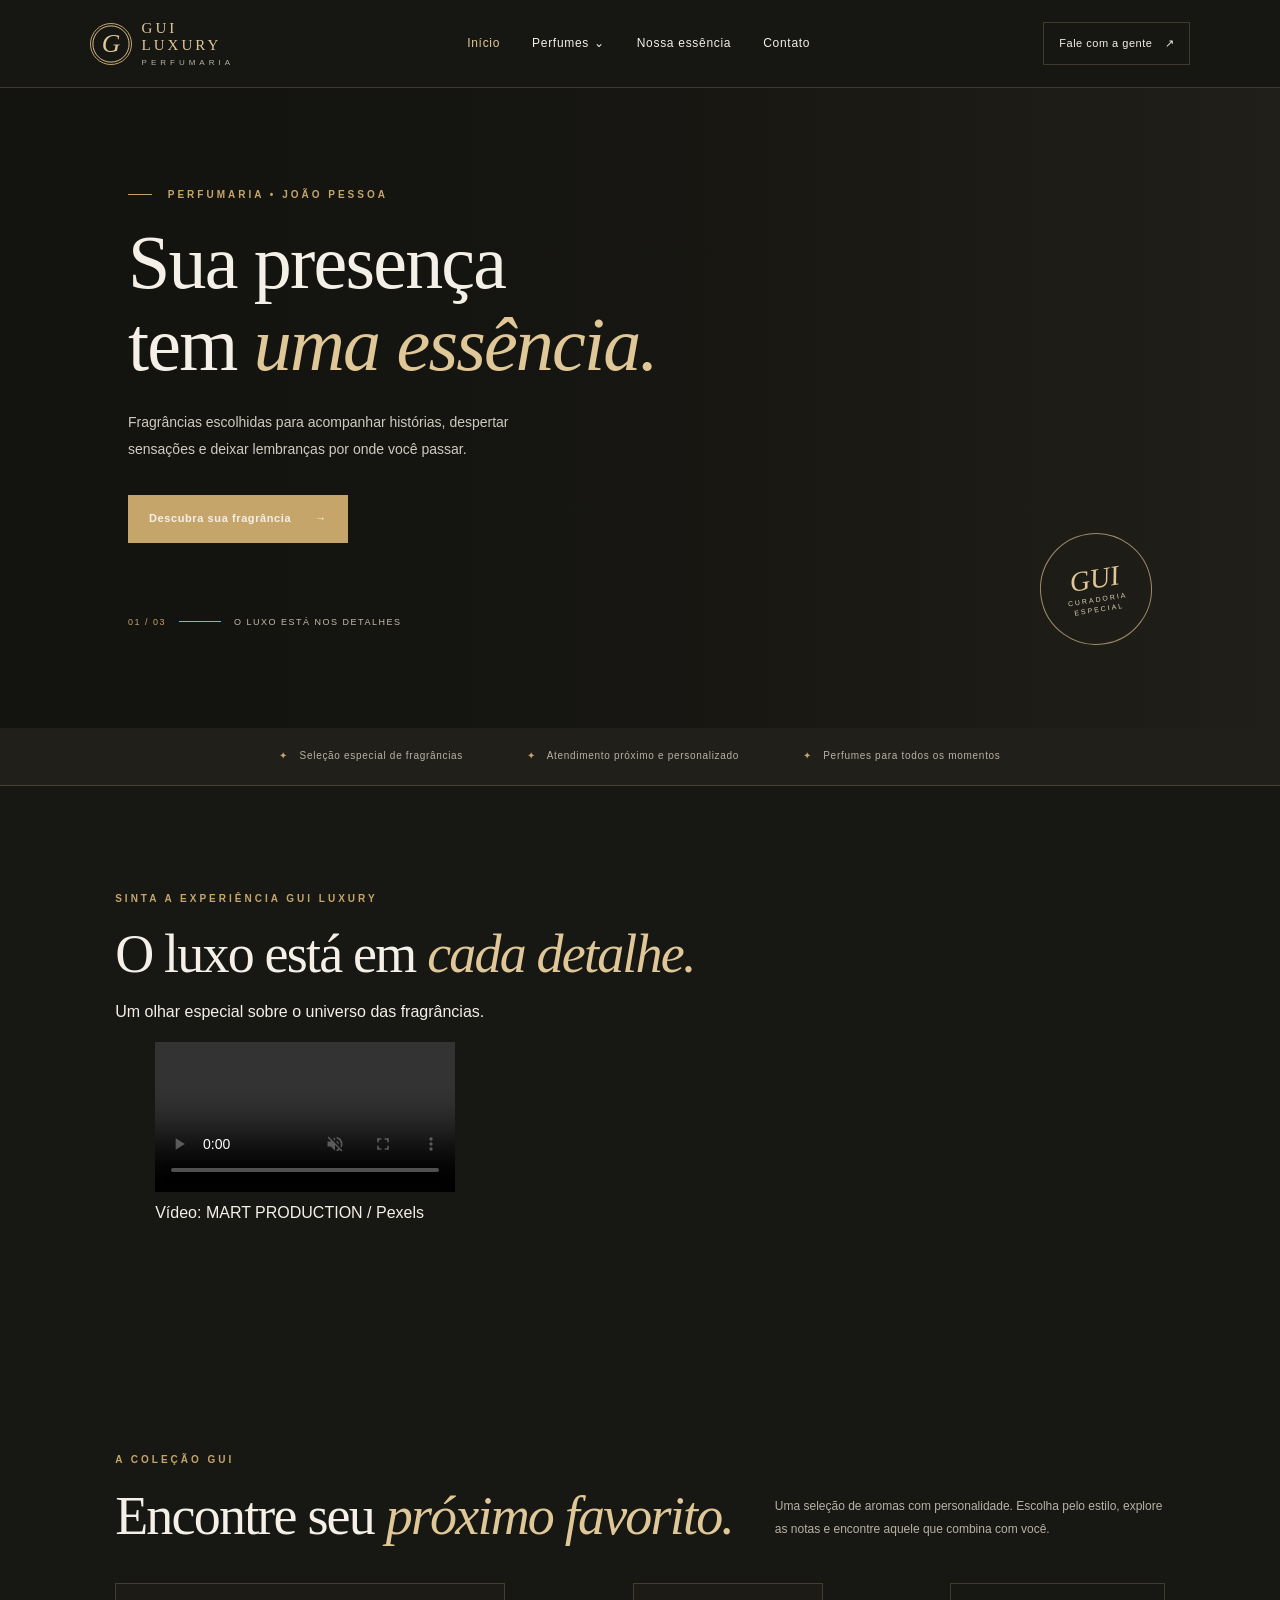
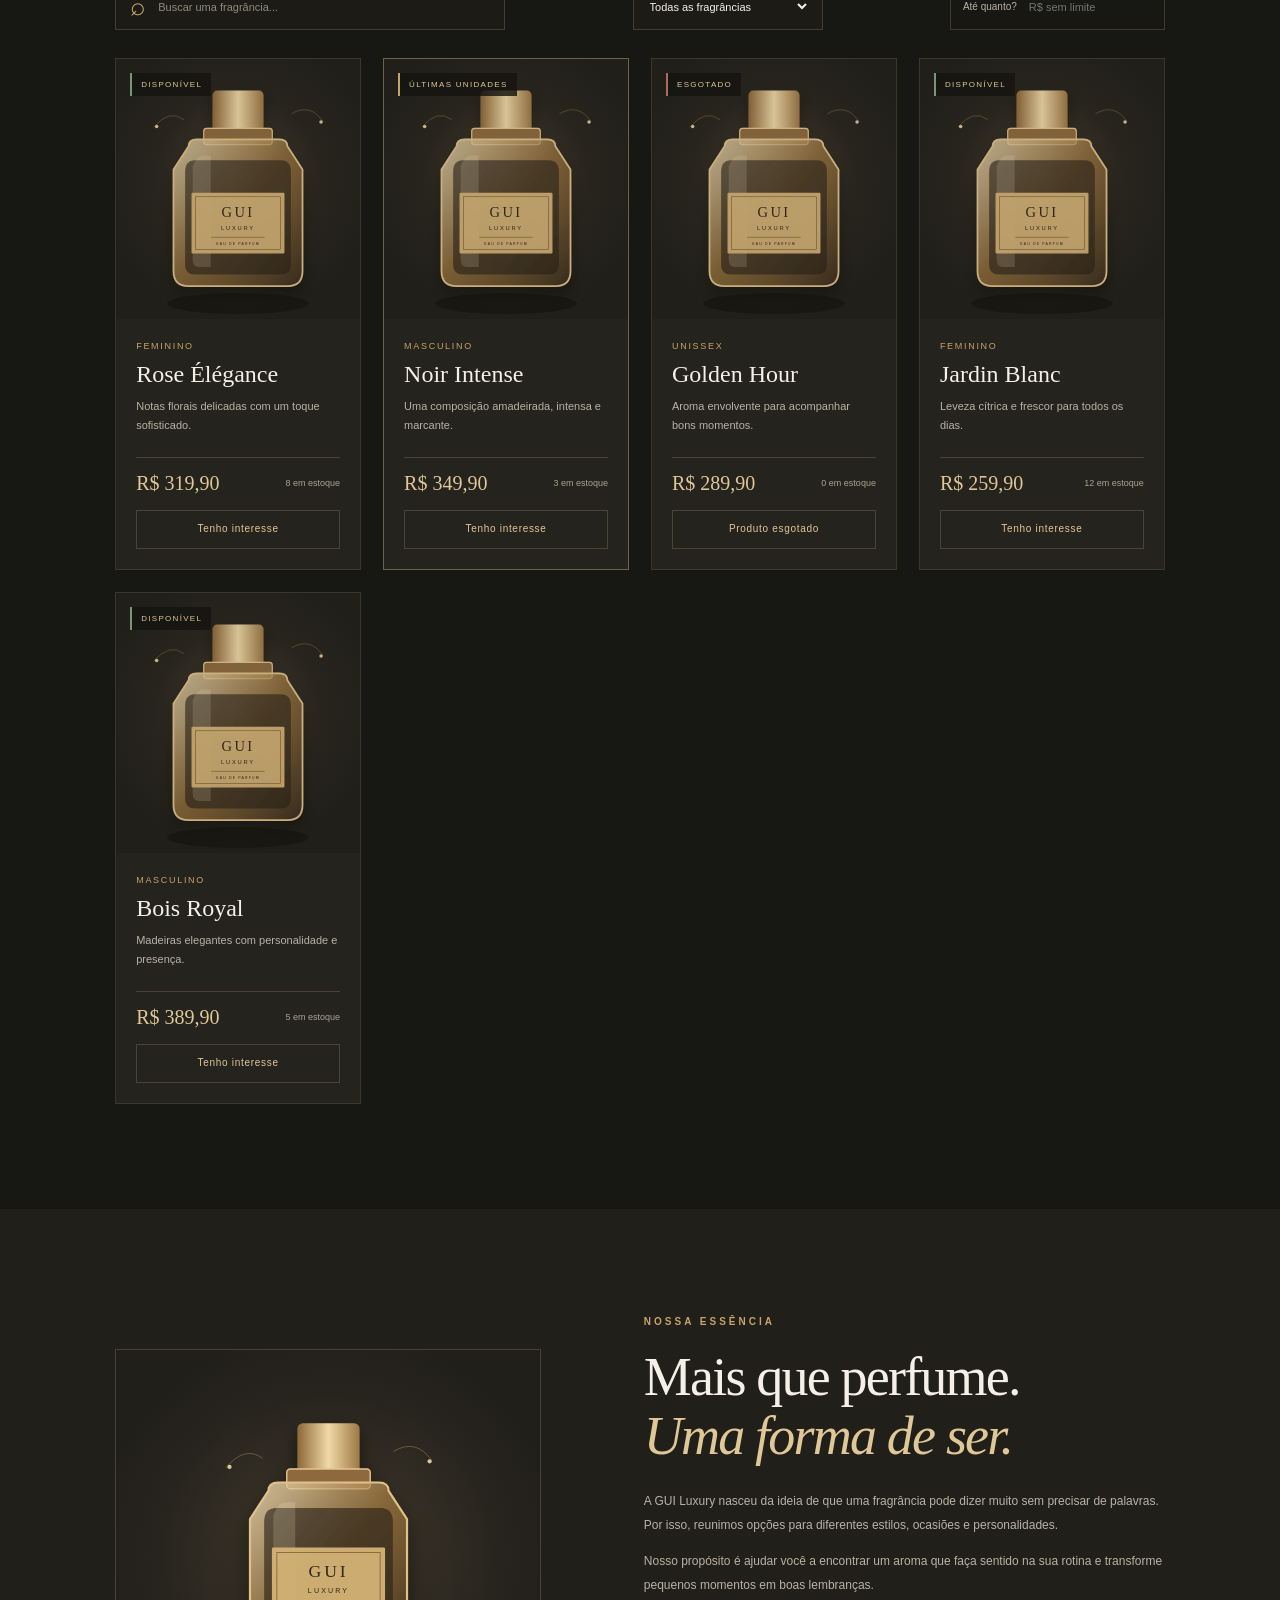
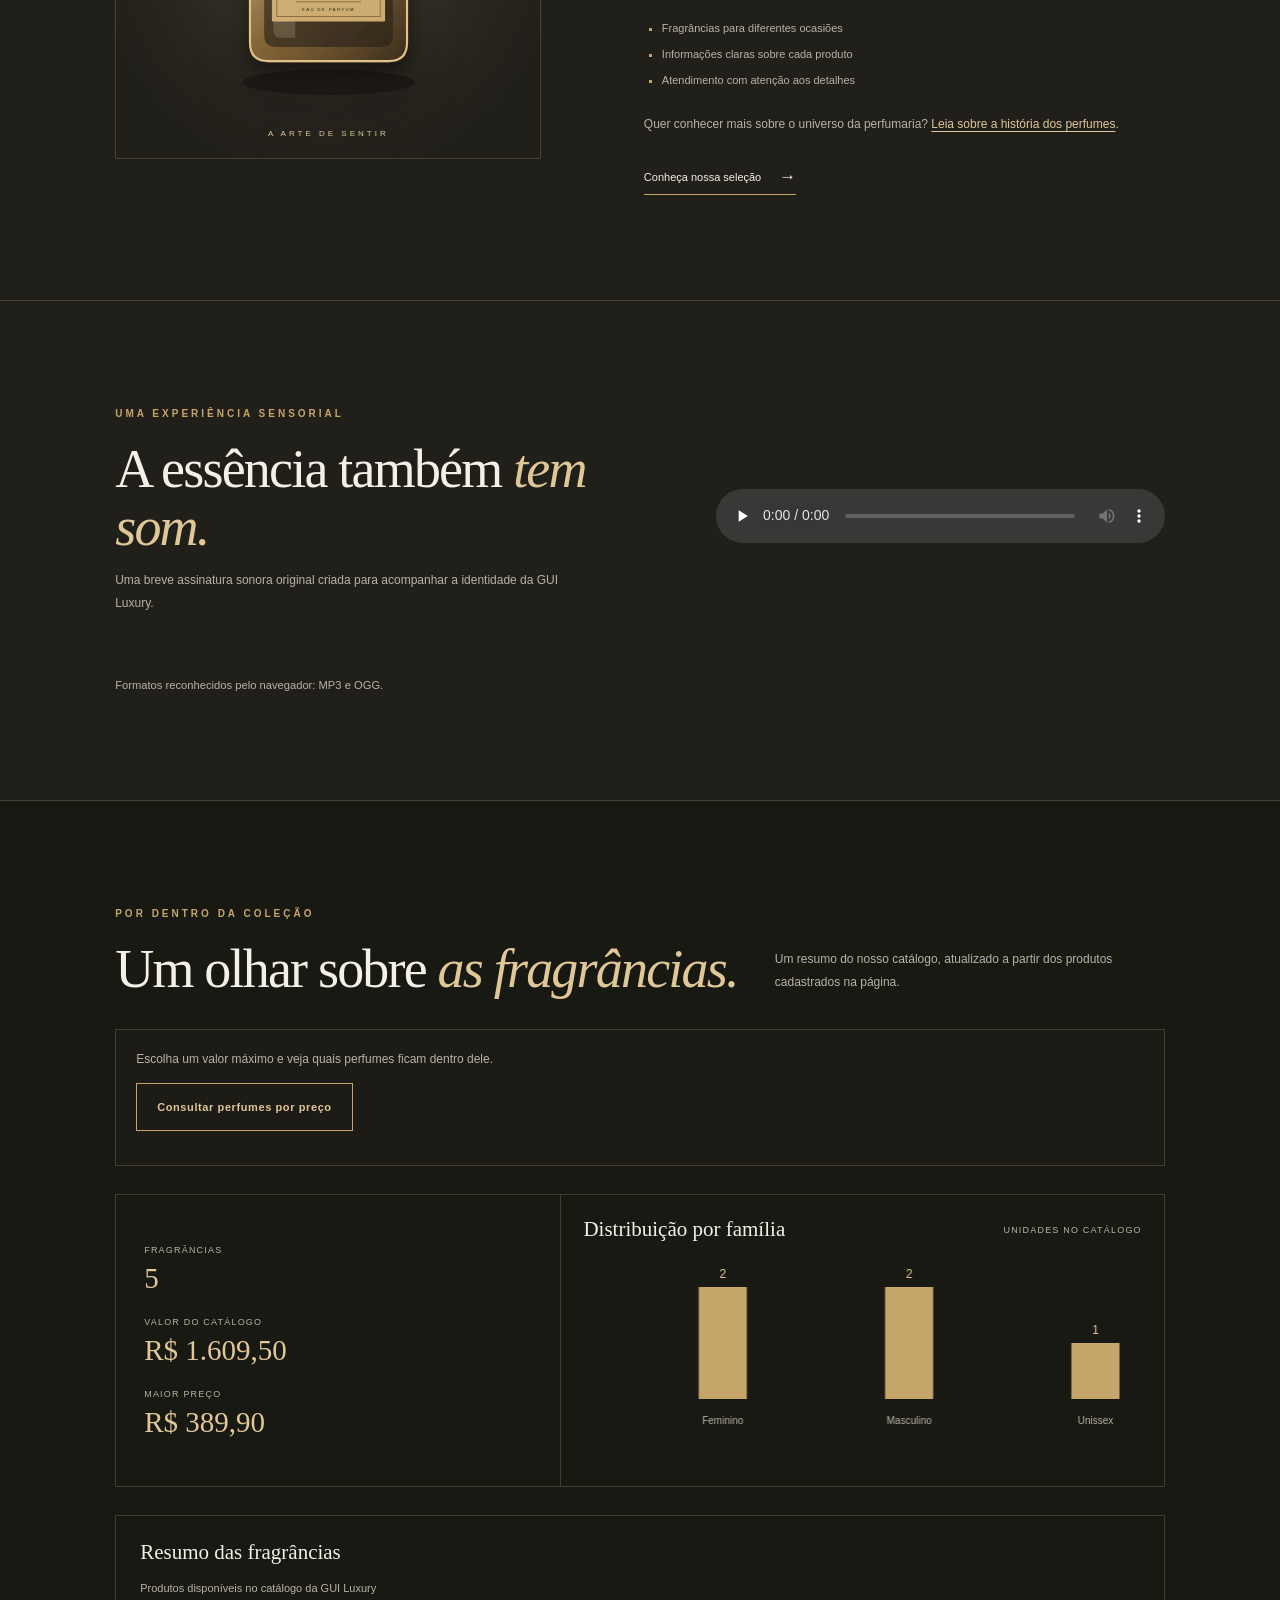
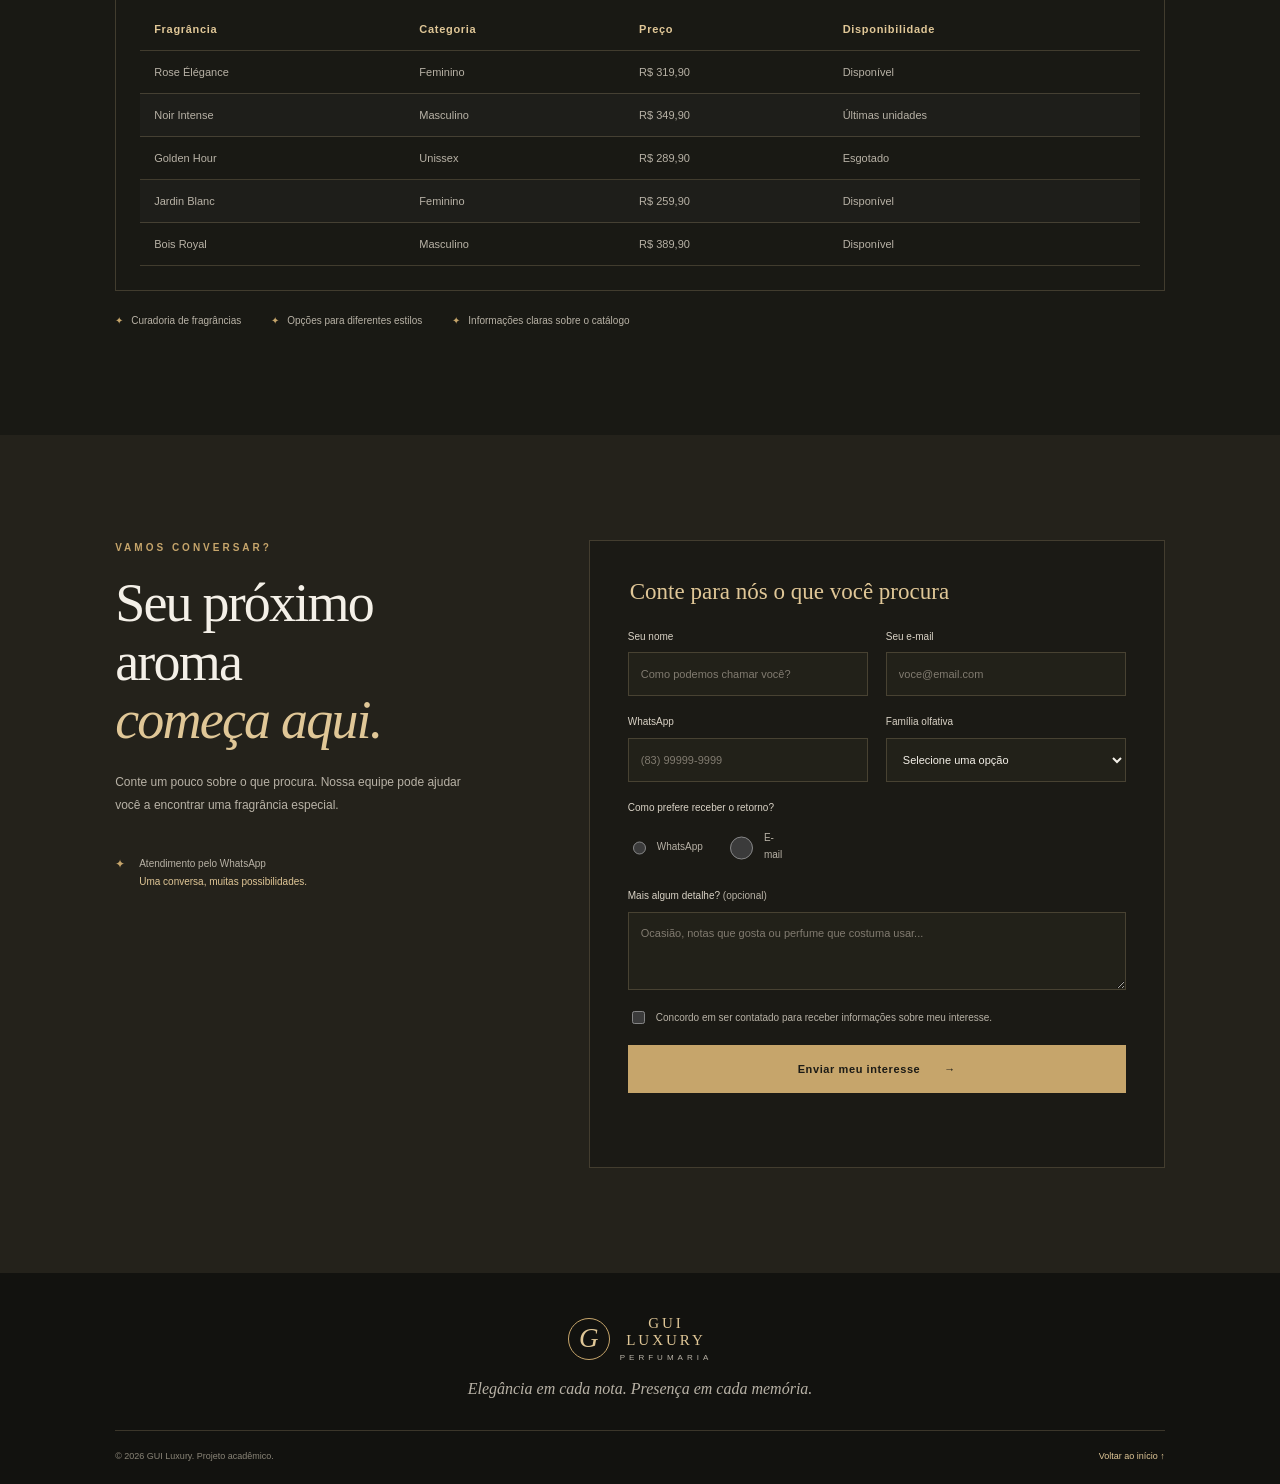
==== commit 965275d6: "Adiciona vídeo de apresentação da perfumaria" ====
--- a/index.html
+++ b/index.html
@@ -64,6 +64,21 @@
       <p><span aria-hidden="true">✦</span> Perfumes para todos os momentos</p>
     </section>
 
+    <section class="secao video-perfumaria" aria-labelledby="titulo-video">
+      <div class="video-cabecalho">
+        <p class="sobretitulo">SINTA A EXPERIÊNCIA GUI LUXURY</p>
+        <h2 id="titulo-video">O luxo está em <em>cada detalhe.</em></h2>
+        <p>Um olhar especial sobre o universo das fragrâncias.</p>
+      </div>
+      <figure class="video-moldura">
+        <video controls autoplay muted loop playsinline preload="metadata" aria-label="Vídeo de uma embalagem de perfume ao lado de uma rosa branca">
+          <source src="https://videos.pexels.com/video-files/8447664/8447664-uhd_4096_2160_25fps.mp4" type="video/mp4">
+          Seu navegador não conseguiu reproduzir este vídeo.
+        </video>
+        <figcaption>Vídeo: MART PRODUCTION / <a href="https://www.pexels.com/video/a-bottle-of-perfume-next-to-a-white-rose-8447664/" target="_blank" rel="noopener noreferrer">Pexels</a></figcaption>
+      </figure>
+    </section>
+
     <section class="secao colecao" id="produtos" aria-labelledby="titulo-produtos">
       <div class="secao-cabecalho">
         <div>
@@ -120,9 +135,10 @@
       </div>
       <!-- preload="none" evita baixar o áudio antes de a pessoa decidir ouvi-lo. MP3 vem primeiro pela ampla compatibilidade; OGG é a alternativa. -->
       <audio controls preload="none" aria-label="Assinatura sonora original da GUI Luxury">
-        <source src="[data-uri]" type="audio/mpeg">
-        <source src="[data-uri]" type="audio/ogg; codecs=vorbis">
-        Seu navegador não oferece suporte ao elemento de áudio. A assinatura sonora da GUI Luxury está disponível em MP3 e OGG.
+        <source src="assets/audio/assinatura-gui-luxury.mp3" type="audio/mpeg">
+<source src="[data-uri]" type="audio/ogg; codecs=vorbis">
+        
+        Seu navegador não oferece suporte ao elemento de áudio. Verifique se o arquivo MP3 está presente na pasta assets/audio.
       </audio>
       <small id="compatibilidadeAudio" class="compatibilidade-audio">Verificando suporte aos formatos de áudio...</small>
     </section>
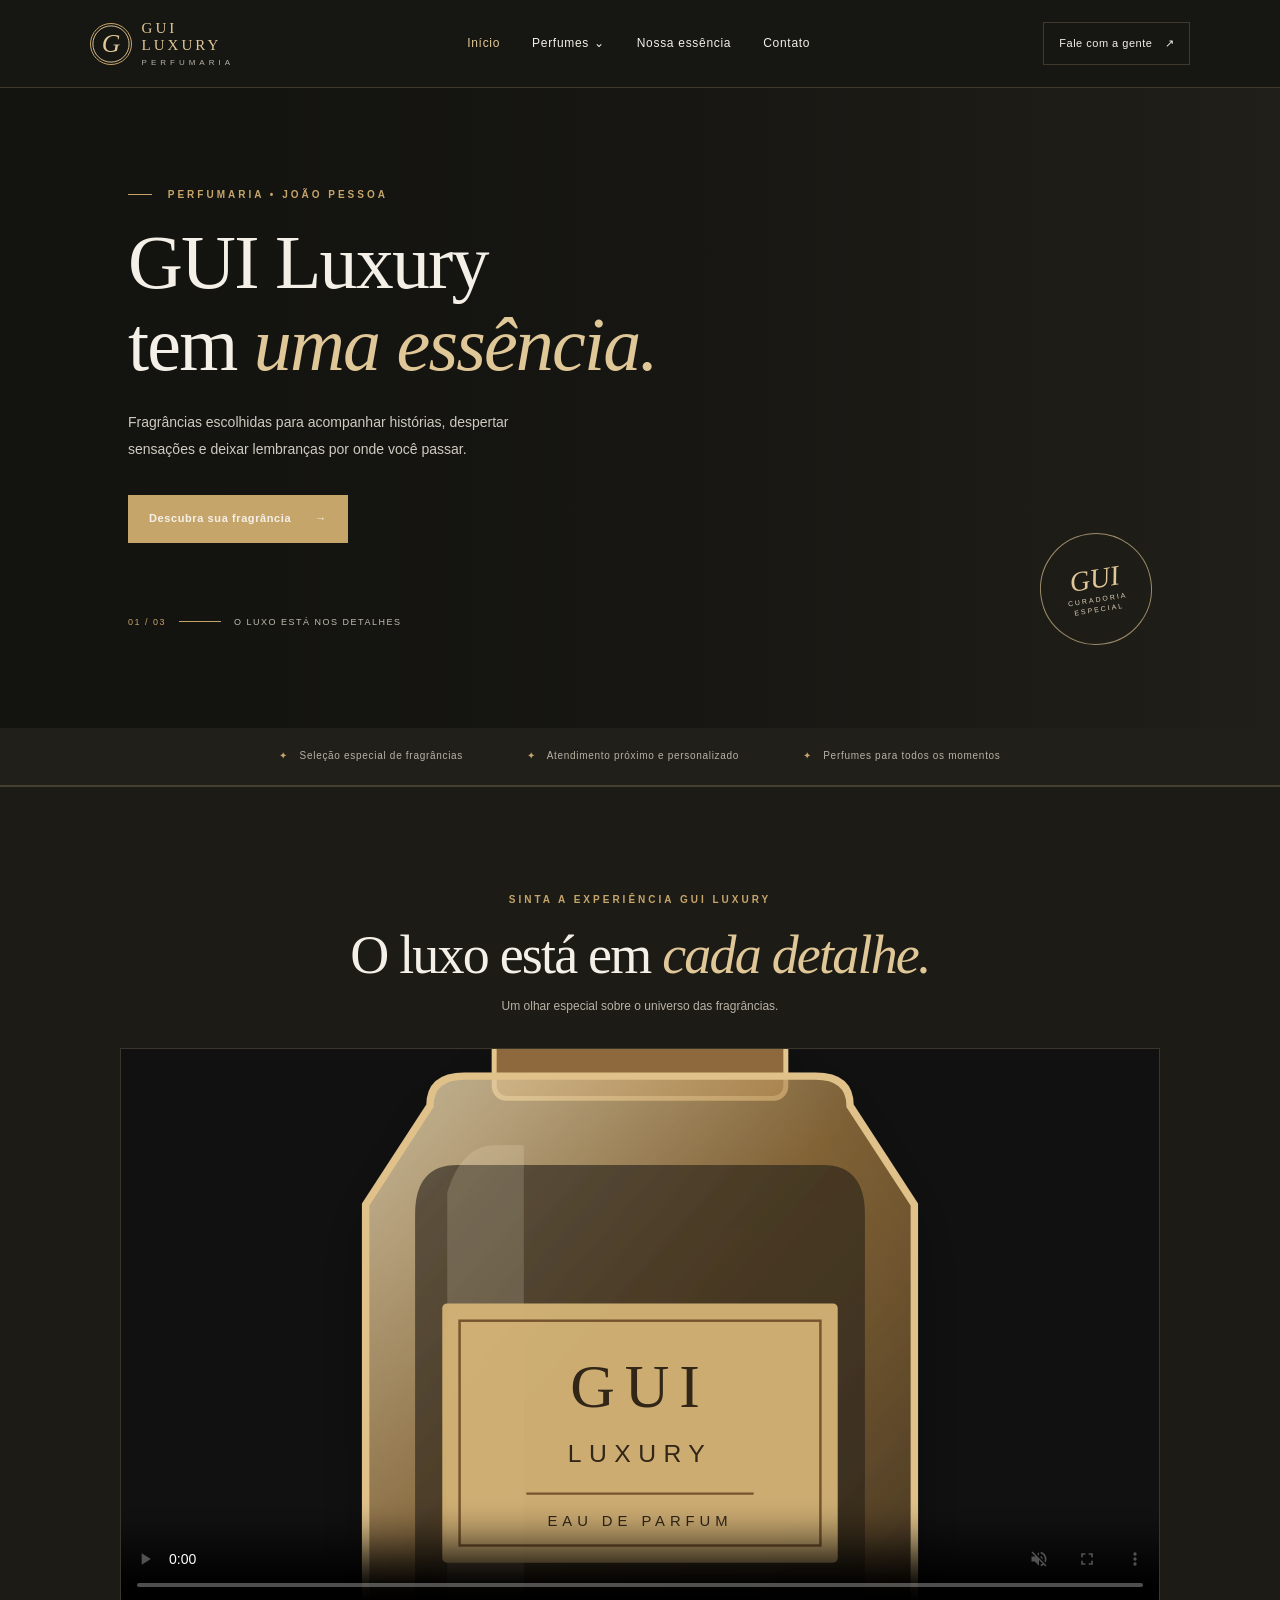
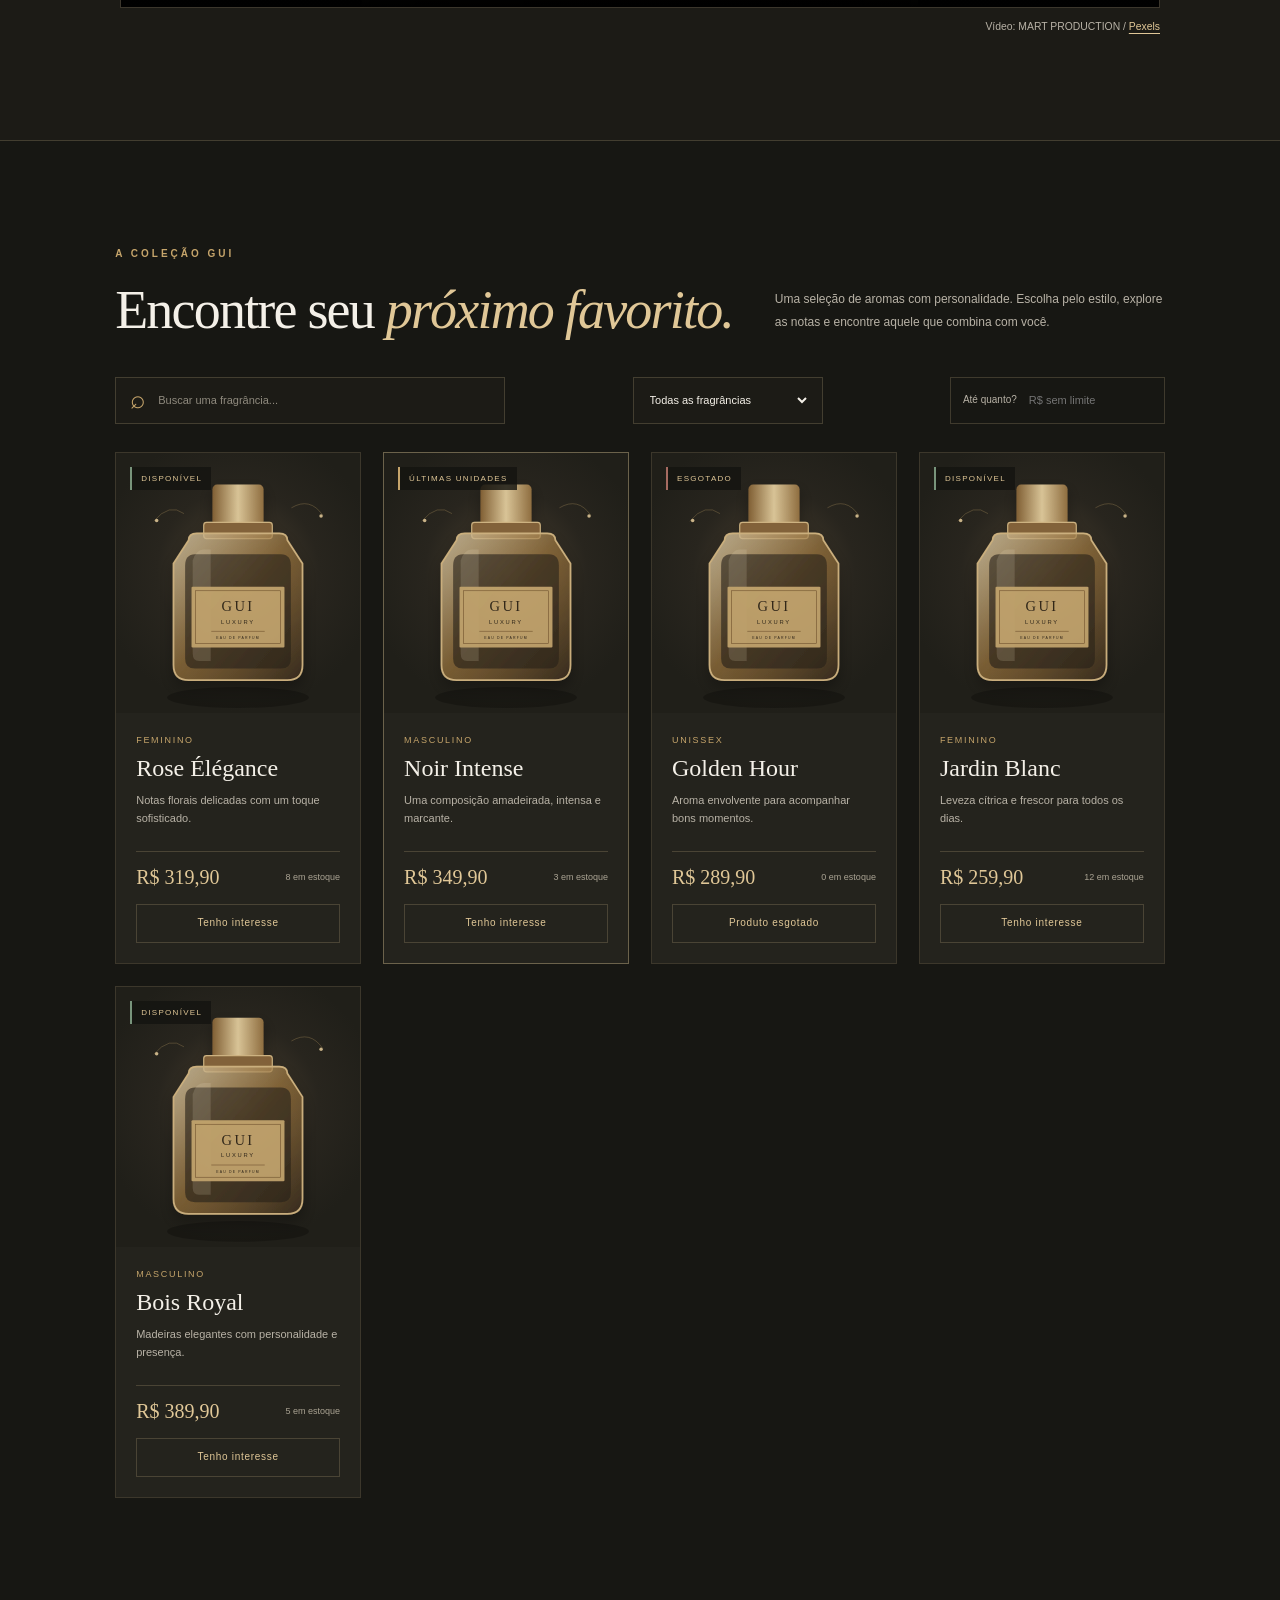
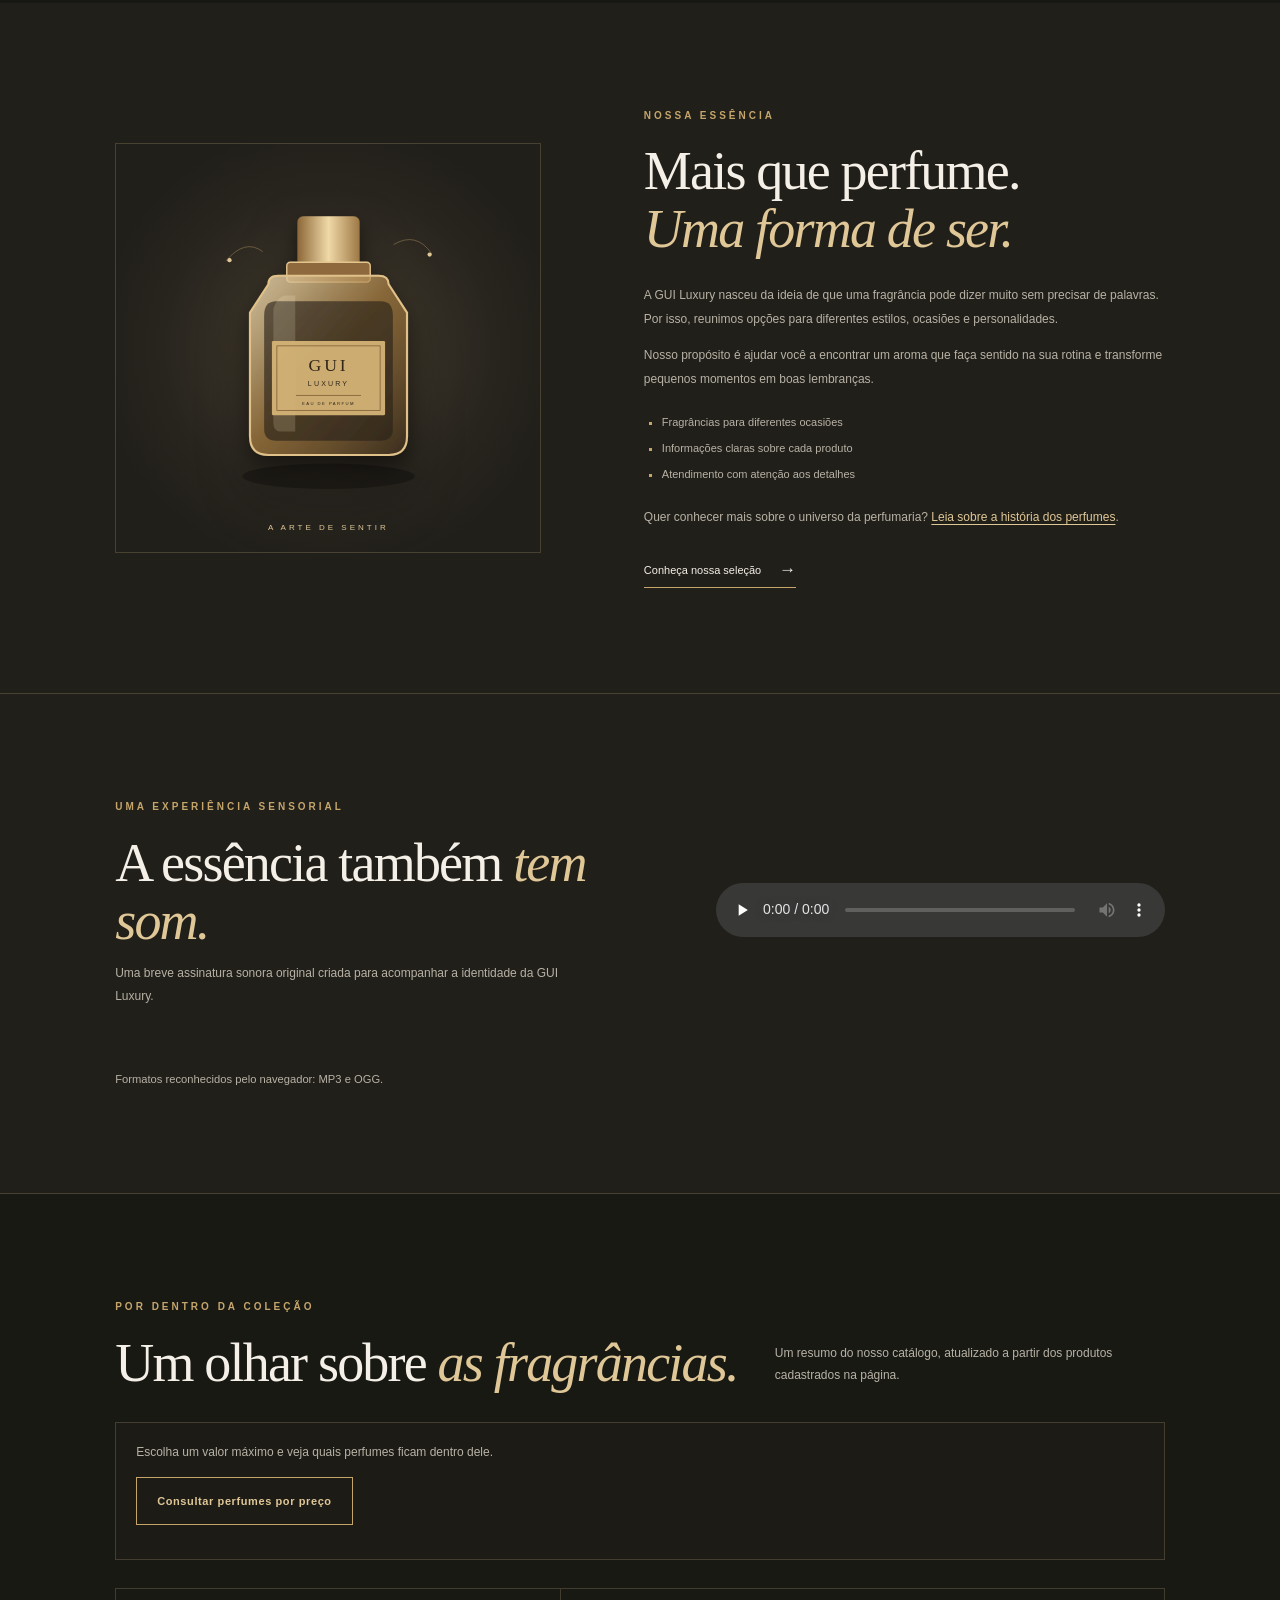
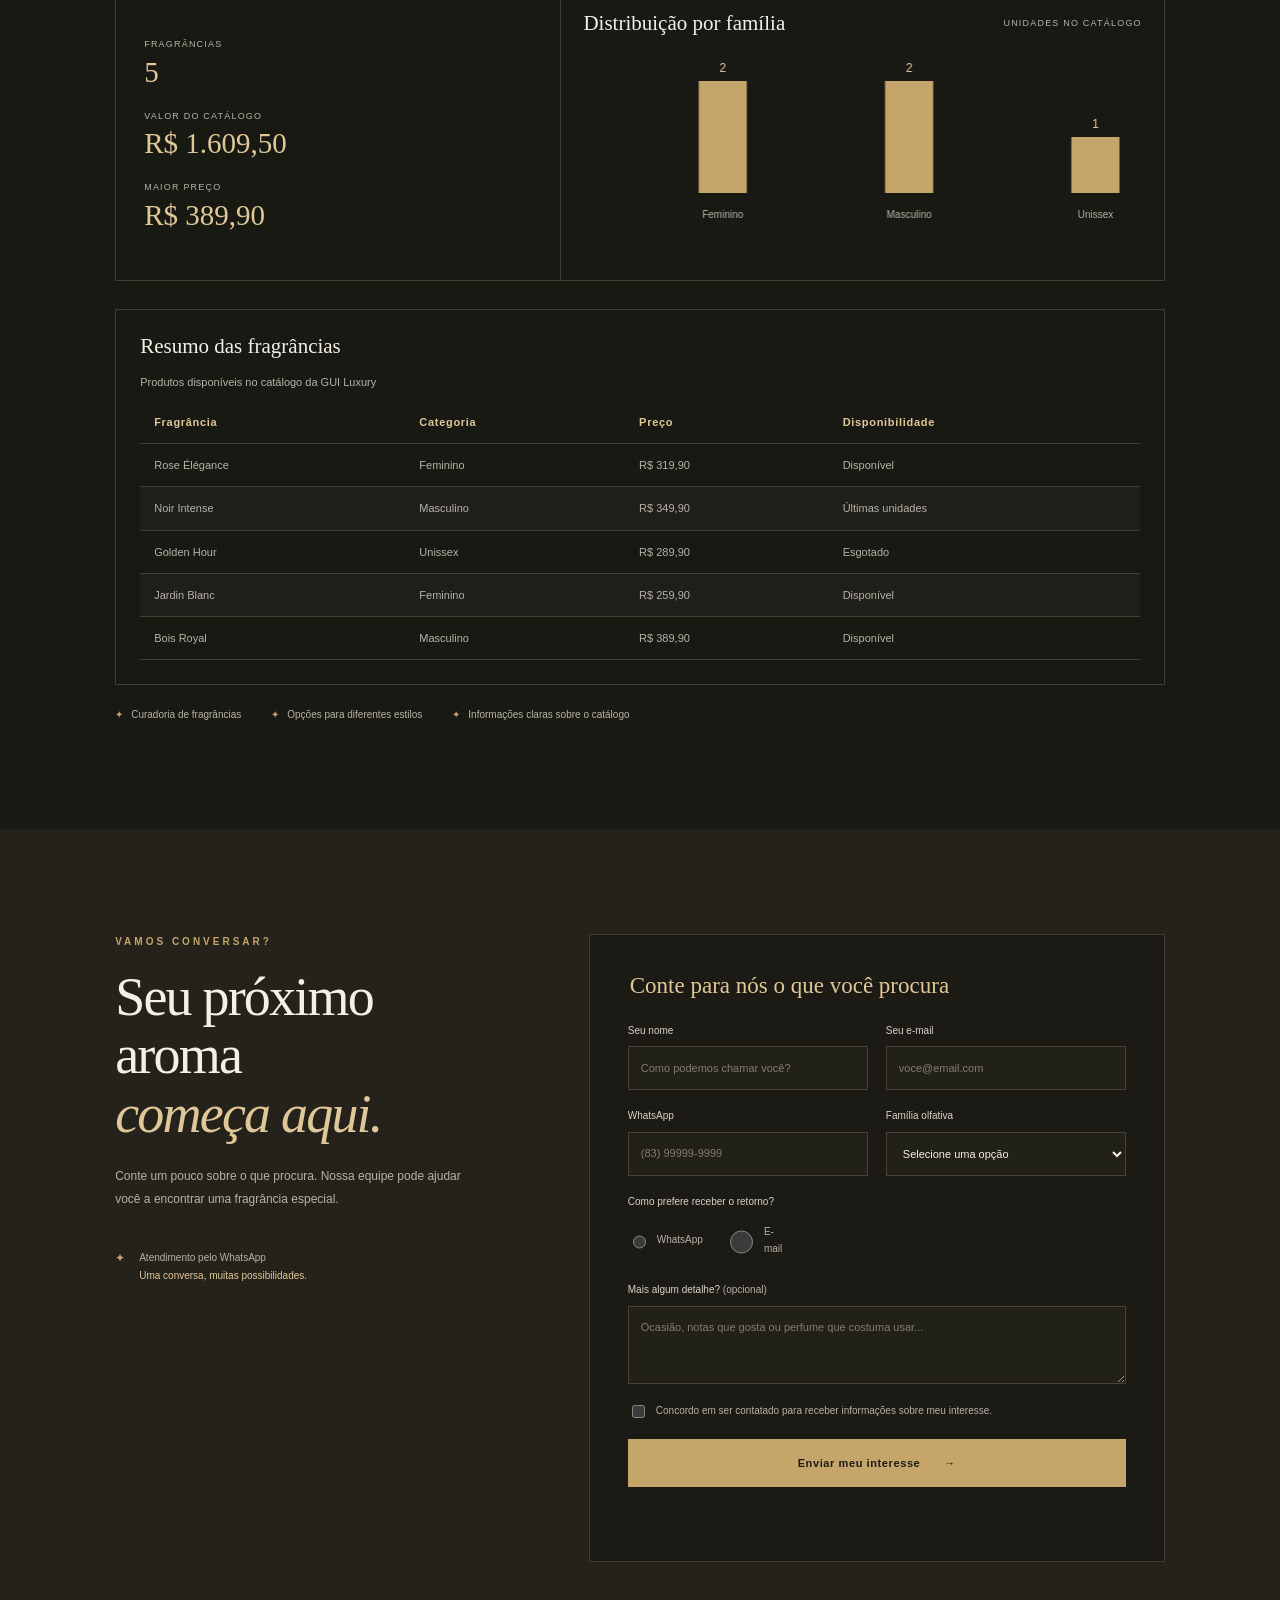
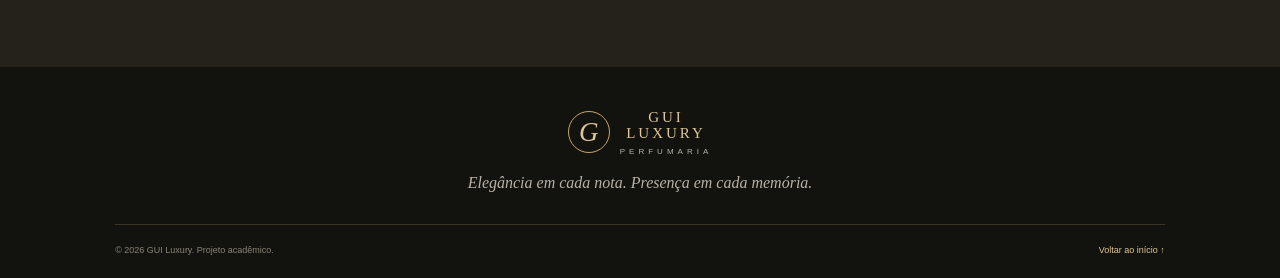
==== commit f4d0f78f: "fix: melhora identificação do projeto e poster do vídeo" ====
--- a/index.html
+++ b/index.html
@@ -48,7 +48,7 @@
       <div class="hero-fundo" aria-hidden="true"></div>
       <div class="hero-conteudo">
         <p class="sobretitulo"><span></span> PERFUMARIA • JOÃO PESSOA</p>
-        <h1 id="titulo-principal">Sua presença<br>tem <em>uma essência.</em></h1>
+        <h1 id="titulo-principal">GUI Luxury<br>tem <em>uma essência.</em></h1>
         <p class="hero-descricao">Fragrâncias escolhidas para acompanhar histórias, despertar sensações e deixar lembranças por onde você passar.</p>
         <a class="botao botao-dourado" href="#produtos">Descubra sua fragrância <span aria-hidden="true">→</span></a>
         <div class="hero-nota"><span>01 / 03</span><span class="linha-nota"></span><span>O luxo está nos detalhes</span></div>
@@ -71,7 +71,8 @@
         <p>Um olhar especial sobre o universo das fragrâncias.</p>
       </div>
       <figure class="video-moldura">
-        <video controls autoplay muted loop playsinline preload="metadata" aria-label="Vídeo de uma embalagem de perfume ao lado de uma rosa branca">
+        <!-- metadata carrega apenas informações iniciais; o vídeo só começa quando a pessoa aciona os controles. -->
+        <video controls muted loop playsinline preload="metadata" poster="assets/images/perfume-ilustracao.svg" aria-label="Vídeo de uma embalagem de perfume ao lado de uma rosa branca">
           <source src="https://videos.pexels.com/video-files/8447664/8447664-uhd_4096_2160_25fps.mp4" type="video/mp4">
           Seu navegador não conseguiu reproduzir este vídeo.
         </video>
--- a/css/style.css
+++ b/css/style.css
@@ -259,3 +259,15 @@
 .resultado-logica li.faixa-essencial { border-left: 2px solid #78947b; padding-left: 10px; }
 .resultado-logica li.faixa-classico { border-left: 2px solid var(--dourado); padding-left: 10px; }
 .resultado-logica li.faixa-exclusivo { border-left: 2px solid #a88dbb; padding-left: 10px; }
+
+
+/* Vídeo de apresentação da GUI Luxury. */
+.video-perfumaria { background: #1c1b16; border-top: 1px solid var(--borda); border-bottom: 1px solid var(--borda); }
+.video-cabecalho { max-width: 760px; margin: 0 auto 30px; text-align: center; }
+.video-cabecalho h2 { margin: 0; font: 400 clamp(2.125rem, 4.4vw, 3.375rem)/1.08 var(--serifada); }
+.video-cabecalho > p:last-child { color: var(--texto-suave); font-size: .75rem; line-height: 1.8; }
+.video-moldura { max-width: 1040px; margin: 0 auto; }
+.video-moldura video { display: block; width: 100%; max-height: 560px; aspect-ratio: 16 / 9; object-fit: cover; background: #111; border: 1px solid var(--borda); }
+.video-moldura figcaption { margin-top: 10px; color: var(--texto-suave); font-size: .65rem; text-align: right; }
+.video-moldura figcaption a { color: var(--dourado-claro); text-decoration: underline; text-underline-offset: 3px; }
+@media (max-width: 720px) { .video-moldura video { aspect-ratio: 4 / 3; } }
